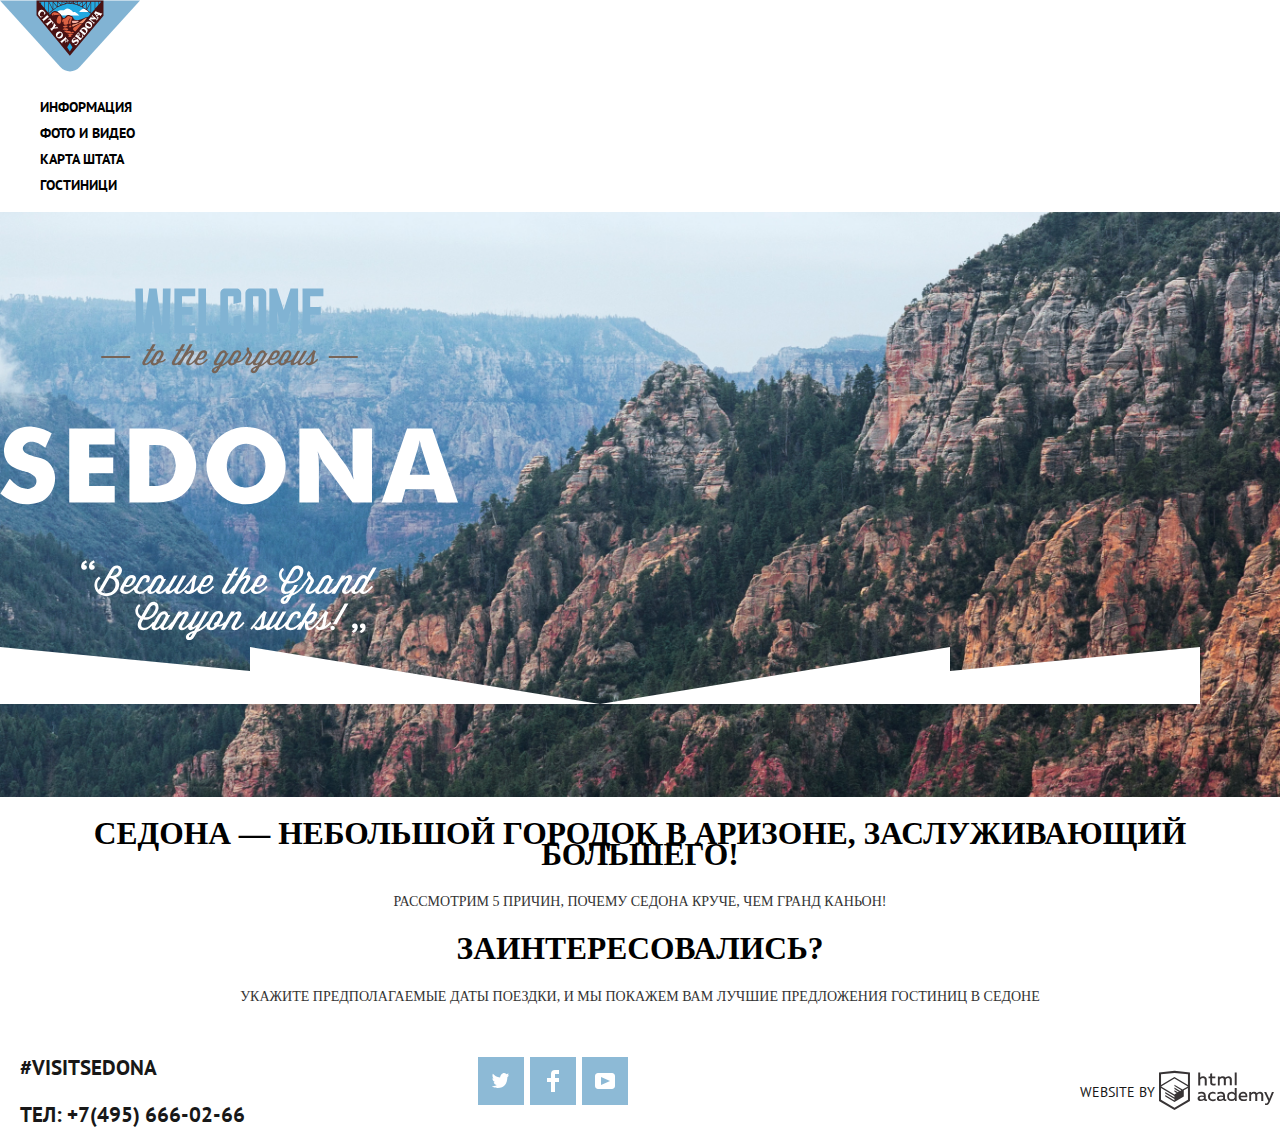
==== index.html @ bffd4f3c "правит ошибки" ====
<!DOCTYPE html>
<html lang="ru">
 <head>
  <meta charset="utf-8">
  <title>HTML Academy: Седона</title>
  <link href="https://fonts.googleapis.com/css?family=PT+Sans:400,700&display=swap&subset=cyrillic" rel="stylesheet">
  <link href="css/normalize.css" rel="stylesheet">
  <link href="css/style.css" rel="stylesheet">
 </head>
 <body>
  <header class="main-header">
     <nav class="site-nav">
     <a class="main-logo">
        <img src="img/logo-sedona.svg" width="140" height="72" alt="Логотип сайта поиска жилья Седона">
     </a>
      <ul class="nav" >
        <li><a href="info.html">Информация</a></li>
        <li><a href="media.html">Фото и видео</a></li>
        <li><a href="map.html">Карта штата</a></li>
        <li><a href="catalog.html">Гостиници</a></li>
      </ul>
     </nav>
  </header>
  <main>
  <section>
    <h1 class='visually-hidden'> Поиск жилья в городе Седона </h1>
      <div class="banner">
       <img  class="banner-welcome" src="img/intro-welcome.svg" width="459" height="353" alt="Приветствие">
  </section>
  <section
    <div class="intro-text">
      <h2> Седона — небольшой городок в Аризоне,
        заслуживающий большего! </h2>
      <p>
        Рассмотрим 5 причин, почему седона круче, чем гранд каньон!
      </p>
    </div>
  </section>

      <section class="intro-text">
      <h2>Заинтересовались?</h2>
      <p>
        Укажите предполагаемые даты поездки,
        и мы покажем вам лучшие предложения гостиниц в седоне
      </p>
        <div class="form">
      <button>Поиск гостиници в седоне</button>
      <form action="https://echo.htmlacademy.ru" method="post">
        <p>
          <label for="inn-date1">Дата заезда</label>
          <input id="inn-date1" type="date" name="inn-date" value="2017-04-27">
        </p>
        <p>
          <label for="out-date">Дата выезда</label>
          <input id="out-date" type="date" name="out-date" value="2017-07-04">
        </p>
        <p>
          <label for="adult-number">Взрослые</label>
          <input type="adult-number" size="3" min="1" max="10" value="2" name="adult" id="adult-number">
          <button type="button">-</button>
          <button type="button">+</button>
        </p>
        <p>
          <label for="child=number">Дети</label>
          <input type="child-number" size="3"  min="1" max="10" value="0" name="child" id="child=number">
          <button type="button">-</button>
          <button type="button">+</button>
           <button type="submit">Найти</button>
        </p>
     </form>
    </div>
  </section>
  </main>
  <footer>
      <div class="main-footer">
        <div class="contacts">
          <p class="sedona-hashtag">#Visitsedona</p>
          <a href="tel:+74956660266">Тел: +7(495) 666-02-66</a>
        </div>

        <ul class="socialmedia-list">
          <li class="socialmedia-item">
            <a href="#">
              <span class="visually-hidden">Седона в Твиттере</span>
              <img  src="img\twitter.svg" width="17" height="15">
            </a>
          </li>
          <li class="socialmedia-item">
            <a href="#">
              <span class="visually-hidden">Седона на Фейсбуке</span>
              <img src="img\fb-icon.svg" width="12" height="22">
            </a>
          </li>
          <li class="socialmedia-item">
            <a href="#">
              <span class="visually-hidden">Седона на Ютубе</span>
              <img src="img\youtube.svg" width="20" height="16">
            </a>
          </li>
        </ul>

        <p class="copyright">
          Website by
          <a href="https://htmlacademy.ru/intensive/htmlcss">
            <img class="logo-htmlacademy" src="img\logo-htmlacademy.svg" width="115" height="41">
            </img>
          </a>
        </p>
      </div>
    </footer>
 </body>
 </html>
---- css/style.css ----
/* основные стили */

body {
  margin: 0;
  padding: 0;

  font-family: "PT Sans", Arial, sans-serif;
  font-size: 14px;
  line-height: 21px;
  font-weight: 400;
  color: #333333;
  text-transform: uppercase;
    }


  a {
  text-decoration: none;

  }

  /* общие стили  */


  .button {
    font: inherit;
    font-weight: 700;

    text-align: center;
    color: #ffffff;
    vertical-align: middle;
    text-transform: uppercase;

    border: none;
  }

  .button-brown {
    width: 142px;
    height: 27px;
    background-color: #766357;
  }

  .button-brown:hover,
  .button-brown:focus {
    background-color: #604e43;
  }

  .button-brown:active {
    color: rgba(255, 255, 255, 0.3);
    background-color: #503e33;
  }

  .button-blue {
    width: 110px;
    height: 27px;
    background-color: #81b3d2;
  }

  .button-blue:hover,
  .button-blue:focus {
    background-color: #669ec0;
  }

  .button-blue:active {
    color: rgba(255, 255, 255, 0.3);
    background-color: #5496bd;
  }

  .button-blue.disabled,
  .button-blue:disabled {
    cursor: default;
    opacity: 0.5;
    color: #ffffff;
    background-color: #81b3d2;
  }

  .button-brown.disabled,
  .button-brown:disabled {
    cursor: default;
    opacity: 0.5;
    color: #ffffff;
    background-color: #766357;
  }

  .visually-hidden {
    position: absolute;
    width: 1px;
    height: 1px;
    margin: -1px;
    border: 0;
    padding: 0;
    clip: rect(0 0 0 0);
    overflow: hidden;
  }


  /* шапка*/

.main-header {
  line-height: 26px;
  font-weight: 700;
  background-color: #ffffff;

}

.site-nav a {
  color: #000000;

}
.nav {
  list-style: none;
}

.site-nav a:hover,
.site-nav a:focus {
  color: #81b3d2;
}

.site-nav a:active {
  color: rgba(0, 0, 0, 0.3)
}

/* баннер*/

.banner {
    position: relative;
    background-color: #81B3D2;
    background-image: url("../img/background-photo.jpg");
    background-position: center;
    background-repeat: no-repeat;
    background-size: cover;
    padding-top: 76px;
    height: 509px;
}

.banner::after {
  content: url("../img/intro-mask.svg");
  width: 1203px;
  height: 59px;
  bottom: 0;

}

/* введение*/

.intro-text {
  font-family: "PTSans";
  font-size: 21px;
  font-weight: bold;
  font-stretch: normal;
  font-style: normal;
  text-align: center;
  color: #000000;

  background-color: #ffffff;

}

.intro-text p {

  font-family: "PTSans";
  font-size: 14px;
  font-weight: normal;
  font-stretch: normal;
  font-style: normal;
  text-align: center;
  color: #333333;
}
.form {
  display: none;
}


/* каталог отелей*/

.found-hotels {
  background-color: #ffffff;
}

.hotels-info{
display: flex;
flex-direction: column;
flex-grow: 1;
margin-left: 30px;
}

.hotels-item {
  display: flex;
  padding-top: 30px;
  padding-bottom: 30px;
  border-top: 1px solid #e5e5e5;

}
.hotels-item img {
   margin-left: 72px;

}
.found-hotels .hotel-name {
  font-size: 21px;
  line-height: 21px;
  font-weight: 700;
  color: #000000;

}
.found-hotels .hotel-name:hover,
.found-hotels .hotel-name:focus {
  color: #81b3d2;
}

.found-hotels .hotel-name:active {
  color: rgba(0, 0, 0, 0.3);
}

.type-price span {
  display: inline-block;
  width: 100px;
  margin-right: 12px;
  text-align: left;
  vertical-align: middle;

  }
  .info-booking {
    margin-top: auto;
    margin-bottom: 3px;
  }

  .info-booking .button-blue {
    margin-right: 6px;
  }

  .hotels-info .button-blue,
  .hotels-info .button-brown {
    padding: 4px 17px;
  }


.rating {
width: 110px;
height: 27px;
text-align: center;
color: #666666;
background-color: #f2f2f2;
align-items: flex-end;
margin-left: auto;
margin-right: 72px;


}

.star{
  display: inline-block;
  font-size: 0;
  width: 18px;
  height: 17px;
  background-image: url("../img/star.svg");
  background-size: 18px 17px;
  background-repeat: space;
}

/*подвал*/

.main-footer {
  display: flex;
  flex-wrap: wrap;
  align-items: center;
  background-color: #ffffff;
  opacity: 0.9;
  margin-top: 0;
  min-height: 120px;
}

.contacts {
  width: 255px;
  padding-left: 20px;
  margin-right: auto;
  text-align: left;
}

.contacts a,
.sedona-hashtag {
  font-size: 21px;
  line-height: 26px;
  font-weight: 700;
  color: #000000;
}


.socialmedia-list {
   display: flex;
   flex-wrap: wrap;
   width: 400px;
   margin: 0;
   padding: 0;
   list-style: none;
}

.socialmedia-item {
  width: 46px;
  margin-right: 6px;

}

.socialmedia-item a {
  display: flex;
  align-items: center;
  justify-content: center;
  width: 46px;
  height: 48px;
  line-height: 48px;
  background-color: #81b3d2;
}

.socialmedia-item a:hover,
.socialmedia-item a:focus {
  background-color: #669ec0;
}

.socialmedia-item a:active {
  background-color: #5496bd;
}

.copyright {
  line-height: 26px;
  color: #000000;
  margin: 0;
  margin-left: auto;
  width: 200px;
}

.logo-htmlacademy {
  position: relative;
  top: 14px;
}

.logo-htmlacademy path:hover,
.logo-htmlacademy path:focus {
  fill: #81b3d2;
}

.logo-htmlacademy path:active {
  fill: #bdbbbc;
}
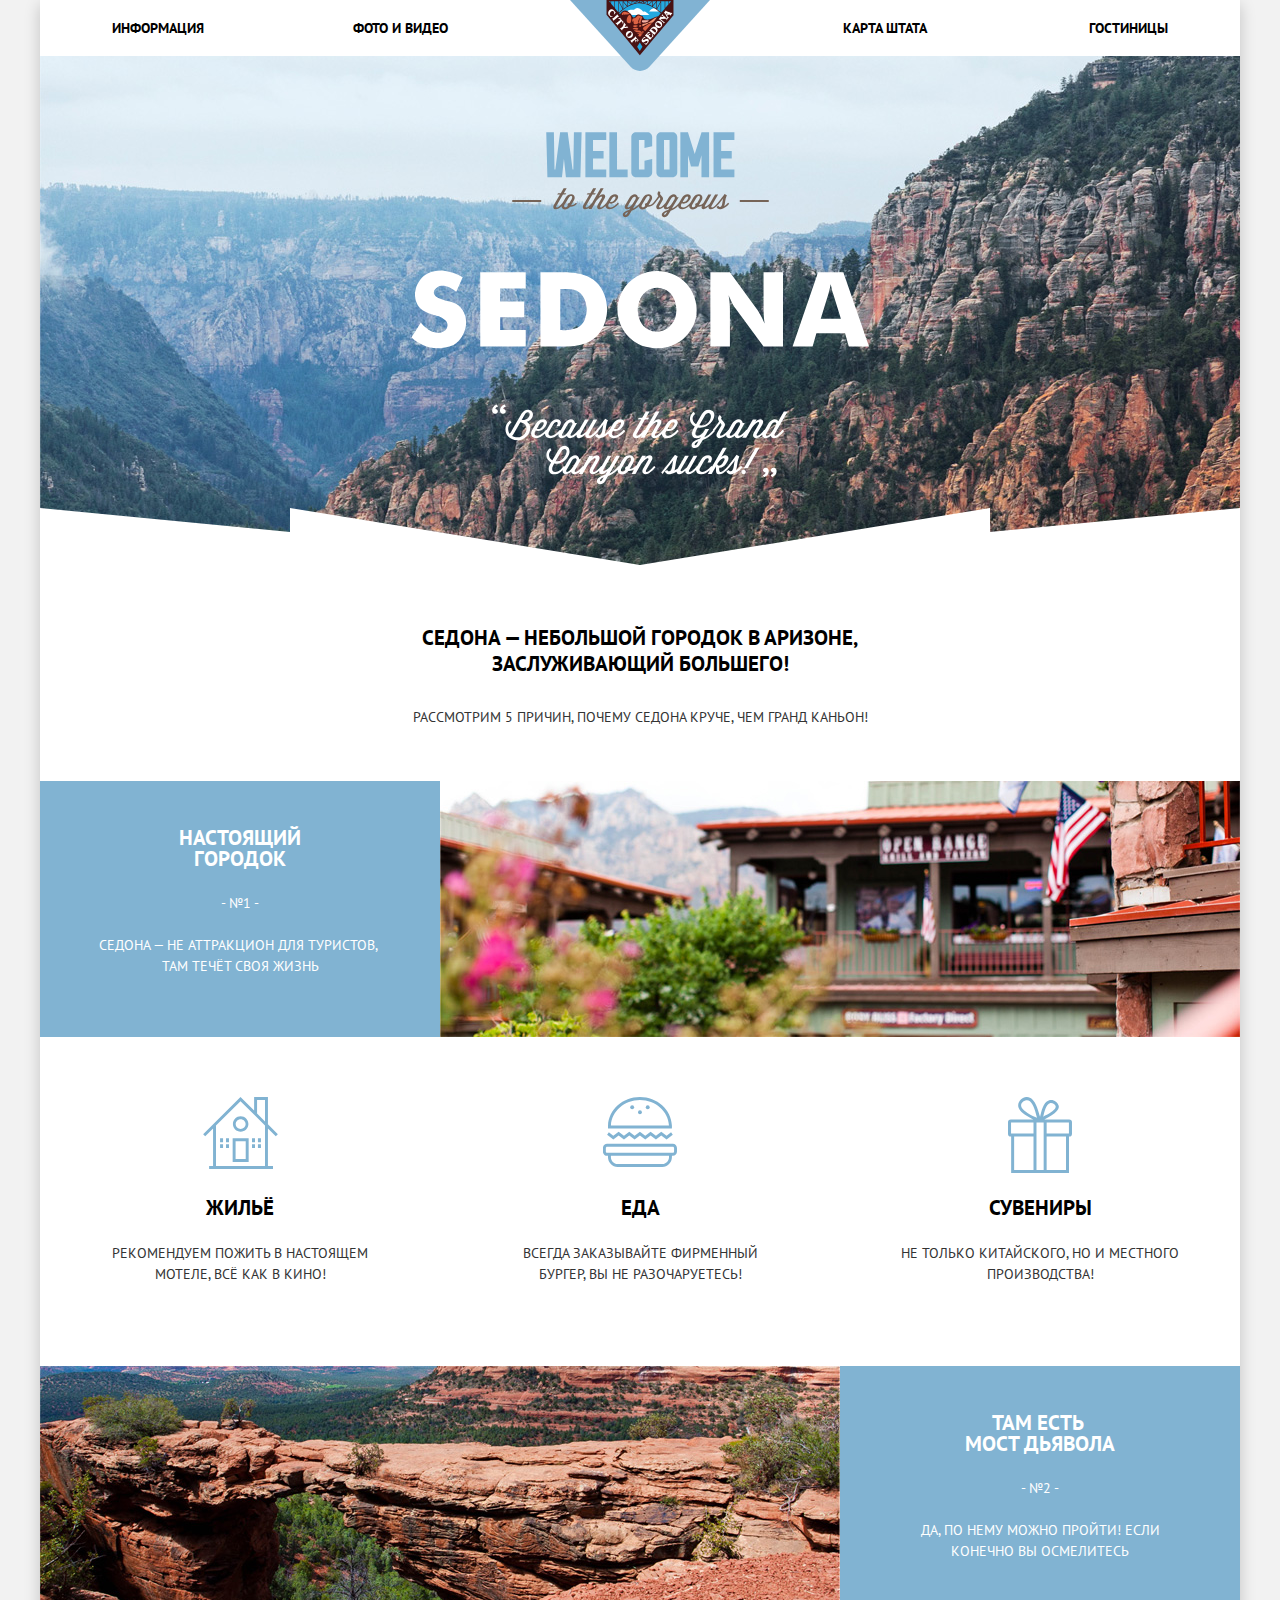
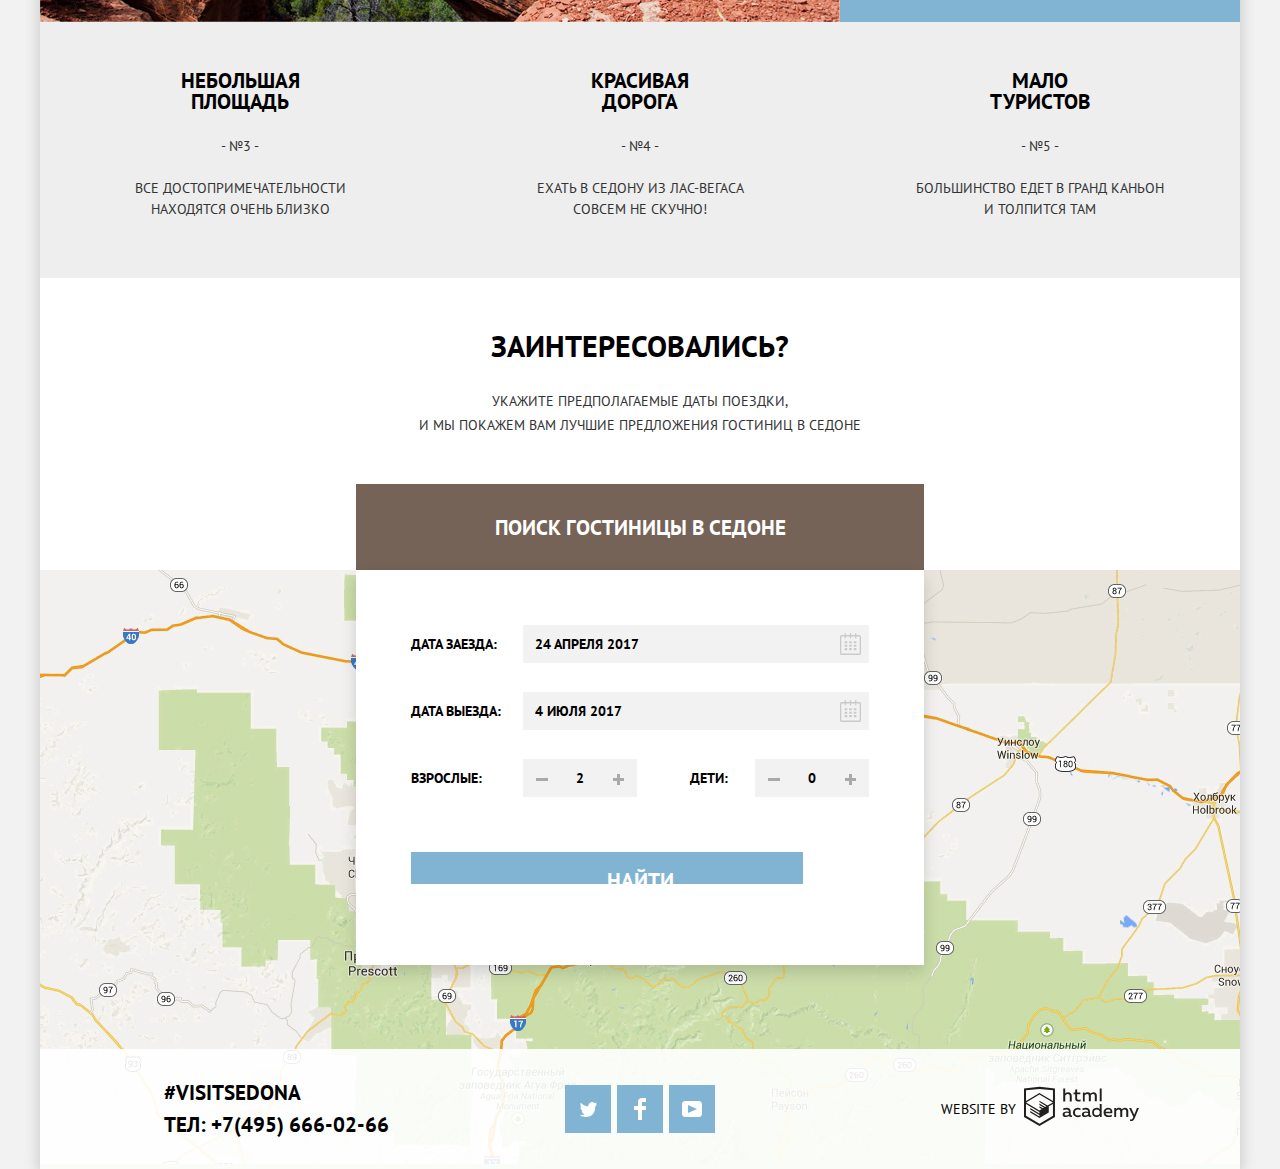
==== commit 47cb155a: "-" ====
--- a/index.html
+++ b/index.html
@@ -8,105 +8,236 @@
   <link href="css/style.css" rel="stylesheet">
  </head>
  <body>
-  <header class="main-header">
-     <nav class="site-nav">
-     <a class="main-logo">
+   <div class="container">
+    <header class="main-header">
+      <a class="main-logo">
         <img src="img/logo-sedona.svg" width="140" height="72" alt="Логотип сайта поиска жилья Седона">
-     </a>
-      <ul class="nav" >
+      </a>
+     <nav aria-label="Навигация сайта">
+      <ul class="site-nav" >
         <li><a href="info.html">Информация</a></li>
         <li><a href="media.html">Фото и видео</a></li>
         <li><a href="map.html">Карта штата</a></li>
-        <li><a href="catalog.html">Гостиници</a></li>
+        <li><a href="catalog.html">Гостиницы</a></li>
       </ul>
      </nav>
-  </header>
+    </header>
   <main>
-  <section>
-    <h1 class='visually-hidden'> Поиск жилья в городе Седона </h1>
-      <div class="banner">
-       <img  class="banner-welcome" src="img/intro-welcome.svg" width="459" height="353" alt="Приветствие">
-  </section>
-  <section
+    <h1 class="visually-hidden"> Поиск жилья в городе Седона </h1>
+    <div class="banner">
+    <img  class="banner-welcome" src="img/intro-welcome.svg" width="459" height="353" alt="Приветствие">
+    </div>
+
     <div class="intro-text">
-      <h2> Седона — небольшой городок в Аризоне,
-        заслуживающий большего! </h2>
+      <p class="intro-text2"><b>Седона — небольшой городок в Аризоне,
+        заслуживающий большего!</b></p>
       <p>
         Рассмотрим 5 причин, почему седона круче, чем гранд каньон!
       </p>
     </div>
-  </section>
-
-      <section class="intro-text">
+
+  <section>
+    <h2 class="visually-hidden">Преимущества</h2>
+    <ul class="features-list">
+      <li class="feature-blue">
+        <div class="wrap-blue">
+          <div class="wrap-text">
+            <h3>Настоящий городок</h3>
+              <span>- №1 -</span>
+                <p>Седона — не аттракцион для туристов,&nbsp; там течёт своя жизнь</p>
+            </div>
+            <img src="img/feature-picture.jpg" width="800" height="256" alt="Фото г. Седона">
+          </div>
+
+          <h2 class="visually-hidden">Рекомендации</h2>
+            <ul class="rec-list">
+              <li class="rec-item rec-housing">
+                <h3>Жильё</h3>
+                <p>Рекомендуем пожить в настоящем мотеле, всё как в кино!</p>
+              </li>
+              <li class="rec-item rec-food">
+                <h3>Еда</h3>
+                <p>Всегда заказывайте фирменный бургер, вы не разочаруетесь!</p>
+              </li>
+              <li class="rec-item rec-souvenir">
+                <h3>Сувениры</h3>
+                <p>Не только китайского, но и местного производства!</p>
+              </li>
+            </ul>
+          </li>
+        <li class="feature-blue">
+            <div class="wrap-blue">
+              <img src="img/layer-5.jpg" width="800" height="256" alt="Фото Моста дьявола" />
+              <div class="wrap-text">
+                <h3>Там есть&nbsp; Мост дьявола</h3>
+                <span>- №2 -</span>
+                <p>Да, по нему можно пройти! Если конечно вы осмелитесь</p>
+              </div>
+            </div>
+          </li>
+
+          <li class="feature-item">
+            <h3>Небольшая площадь</h3>
+            <span>- №3 -</span>
+            <p>Все достопримечательности находятся очень близко</p>
+          </li>
+          <li class="feature-item">
+            <h3>Красивая дорога</h3>
+            <span>- №4 -</span>
+            <p>Ехать в Седону из Лас-Вегаса совсем не скучно!</p>
+          </li>
+          <li class="feature-item">
+            <h3>Мало туристов</h3>
+            <span>- №5 -</span>
+            <p>Большинство едет в гранд каньон и&nbsp;толпится там</p>
+          </li>
+        </ul>
+      </section>
+
+      <section class="search-hotel">
       <h2>Заинтересовались?</h2>
       <p>
-        Укажите предполагаемые даты поездки,
+        Укажите предполагаемые даты поездки, <br>
         и мы покажем вам лучшие предложения гостиниц в седоне
       </p>
-        <div class="form">
-      <button>Поиск гостиници в седоне</button>
-      <form action="https://echo.htmlacademy.ru" method="post">
-        <p>
-          <label for="inn-date1">Дата заезда</label>
-          <input id="inn-date1" type="date" name="inn-date" value="2017-04-27">
-        </p>
-        <p>
-          <label for="out-date">Дата выезда</label>
-          <input id="out-date" type="date" name="out-date" value="2017-07-04">
-        </p>
-        <p>
-          <label for="adult-number">Взрослые</label>
-          <input type="adult-number" size="3" min="1" max="10" value="2" name="adult" id="adult-number">
-          <button type="button">-</button>
-          <button type="button">+</button>
-        </p>
-        <p>
-          <label for="child=number">Дети</label>
-          <input type="child-number" size="3"  min="1" max="10" value="0" name="child" id="child=number">
-          <button type="button">-</button>
-          <button type="button">+</button>
-           <button type="submit">Найти</button>
-        </p>
-     </form>
-    </div>
+      <a class="button button-brown" href="search.html"> Поиск гостиницы в Седоне
+      </a>
+      <section class="modal">
+      <h2 class="visually-hidden">Поиск гостиницы в Седоне</h2>
+
+      <form class="searching-form" action="https://echo.htmlacademy.ru" method="post">
+        <div class="searching-item">
+          <label for="check-in">Дата заезда:</label>
+          <div class="wrapper-background">
+            <input type="text" name="check-in" id="check-in" placeholder="24 апреля 2017" />
+            <button class="button-calendar" type="button" aria-label="Открыть календарь с выбором даты">
+              <svg xmlns="http://www.w3.org/2000/svg" width="21" height="22" viewBox="0 0 21 22">
+                <path
+                  d="M19.251 2.025h-2.845V.648c0-.381-.294-.689-.656-.689-.363 0-.656.308-.656.689v1.377h-3.938V.648c0-.381-.294-.689-.655-.689-.363 0-.657.308-.657.689v1.377H5.906V.648c0-.381-.294-.689-.656-.689-.363 0-.657.308-.657.689v1.377H1.75C.784 2.025 0 2.847 0 3.862v16.302C0 21.179.784 22 1.75 22h17.501c.966 0 1.749-.821 1.749-1.836V3.862c0-1.015-.783-1.837-1.749-1.837zm.437 18.139a.448.448 0 0 1-.437.459H1.75a.45.45 0 0 1-.438-.459V3.862a.45.45 0 0 1 .438-.459h2.844v1.378c0 .381.294.689.657.689.362 0 .656-.308.656-.689V3.403h3.938v1.378c0 .381.294.689.657.689.361 0 .655-.308.655-.689V3.403h3.938v1.378c0 .381.293.689.656.689.362 0 .656-.308.656-.689V3.403h2.845c.241 0 .437.206.437.459v16.302z"
+                  fill="#cacaca" />
+                <path
+                  d="M4.594 8.225h2.625v2.066H4.594zM4.594 11.668h2.625v2.067H4.594zM4.594 15.112h2.625v2.066H4.594zM9.188 15.112h2.625v2.066H9.188zM9.188 11.668h2.625v2.067H9.188zM9.188 8.225h2.625v2.066H9.188zM13.781 15.112h2.625v2.066h-2.625zM13.781 11.668h2.625v2.067h-2.625zM13.781 8.225h2.625v2.066h-2.625z"
+                  fill="#cacaca" />
+              </svg>
+            </button>
+          </div>
+        </div>
+
+        <div class="searching-item">
+          <label for="check-out">Дата выезда:</label>
+          <div class="wrapper-background">
+            <input type="text" name="check-out" id="check-out" placeholder="4 июля 2017" />
+            <button class="button-calendar" type="button" aria-label="Открыть календарь с выбором даты">
+              <svg xmlns="http://www.w3.org/2000/svg" width="21" height="22" viewBox="0 0 21 22">
+                <path
+                  d="M19.251 2.025h-2.845V.648c0-.381-.294-.689-.656-.689-.363 0-.656.308-.656.689v1.377h-3.938V.648c0-.381-.294-.689-.655-.689-.363 0-.657.308-.657.689v1.377H5.906V.648c0-.381-.294-.689-.656-.689-.363 0-.657.308-.657.689v1.377H1.75C.784 2.025 0 2.847 0 3.862v16.302C0 21.179.784 22 1.75 22h17.501c.966 0 1.749-.821 1.749-1.836V3.862c0-1.015-.783-1.837-1.749-1.837zm.437 18.139a.448.448 0 0 1-.437.459H1.75a.45.45 0 0 1-.438-.459V3.862a.45.45 0 0 1 .438-.459h2.844v1.378c0 .381.294.689.657.689.362 0 .656-.308.656-.689V3.403h3.938v1.378c0 .381.294.689.657.689.361 0 .655-.308.655-.689V3.403h3.938v1.378c0 .381.293.689.656.689.362 0 .656-.308.656-.689V3.403h2.845c.241 0 .437.206.437.459v16.302z"
+                  fill="#cacaca" />
+                <path
+                  d="M4.594 8.225h2.625v2.066H4.594zM4.594 11.668h2.625v2.067H4.594zM4.594 15.112h2.625v2.066H4.594zM9.188 15.112h2.625v2.066H9.188zM9.188 11.668h2.625v2.067H9.188zM9.188 8.225h2.625v2.066H9.188zM13.781 15.112h2.625v2.066h-2.625zM13.781 11.668h2.625v2.067h-2.625zM13.781 8.225h2.625v2.066h-2.625z"
+                  fill="#cacaca" />
+              </svg>
+            </button>
+          </div>
+        </div>
+
+        <div class="wrapper-numbers">
+          <div class="searching-item searching-item-numbers">
+            <label for="adults">Взрослые:</label>
+            <div class="wrapper-background">
+              <button class="button-minus" type="button" aria-label="Уменьшить количество взрослых">
+                <svg width="12" height="3">
+                  <path d="M0 0L0 3L12 3L12 0L0 0z" fill="#a9a9a9" />
+                </svg>
+              </button>
+              <input type="text" name="adults" id="adults" placeholder="2" />
+              <button class="button-plus" type="button" aria-label="Увеличить количество взрослых">
+                <svg width="11" height="11">
+                  <path style="fill:transparent; stroke:none;" d="M0 0L0 4L4 4L4 0L0 0z" fill="#a9a9a9" />
+                  <path d="M4 0L4 4L0 4L0 7L4 7L4 11L7 11L7 7L11 7L11 4L7 4L7 0L4 0z" fill="#a9a9a9" />
+                  <path style="fill:transparent; stroke:none;"
+                    d="M7 0L7 4L11 4L11 0L7 0M0 7L0 11L4 11L4 7L0 7M7 7L7 11L11 11L11 7L7 7z" fill="#a9a9a9" />
+                </svg>
+              </button>
+            </div>
+          </div>
+
+          <div class="searching-item searching-item-numbers">
+            <label class="label-children" for="children">Дети:</label>
+            <div class="wrapper-background">
+              <button class="button-minus" type="button" aria-label="Уменьшить количество детей">
+                <svg width="12" height="3">
+                  <path d="M0 0L0 3L12 3L12 0L0 0z" fill="#a9a9a9" />
+                </svg>
+              </button>
+              <input type="text" name="children" id="children" placeholder="0" />
+              <button class="button-plus" type="button" aria-label="Увеличить количество детей">
+                <svg width="11" height="11">
+                  <path style="fill:transparent; stroke:none;" d="M0 0L0 4L4 4L4 0L0 0z" fill="#a9a9a9" />
+                  <path d="M4 0L4 4L0 4L0 7L4 7L4 11L7 11L7 7L11 7L11 4L7 4L7 0L4 0z" fill="#a9a9a9" />
+                  <path style="fill:transparent; stroke:none;"
+                    d="M7 0L7 4L11 4L11 0L7 0M0 7L0 11L4 11L4 7L0 7M7 7L7 11L11 11L11 7L7 7z" fill="#a9a9a9" />
+                </svg>
+              </button>
+            </div>
+          </div>
+          <button class="button button-blue" type="submit">Найти</button>
+        </div>
+      </form>
+    </section>
   </section>
+  <div class="map">
+    <img src="img/map.jpg" width="1200" height="593" alt="331 Forest Road Sedona, AZ 86336" />
+    <iframe src="https://www.google.com/maps/embed?pb=!1m14!1m8!1m3!1d6547.006194110006!2d-111.761651!3d34.868711!3m2!1i1024!2i768!4f13.1!3m3!1m2!1s0x872da132f942b00d%3A0x5548c523fa6c8efd!2z0KHQtdC00L7QvdCwLCDQkNGA0LjQt9C-0L3QsCA4NjMzNiwg0KHQqNCQ!5e0!3m2!1sru!2sge!4v1583667765591!5m2!1sru!2sge"
+           width="1200" height="593" frameborder="0" style="border:0;" allowfullscreen=""></iframe>
+  </div>
   </main>
-  <footer>
+  <footer class="wrap-foot">
       <div class="main-footer">
-        <div class="contacts">
+         <div class="contacts">
           <p class="sedona-hashtag">#Visitsedona</p>
           <a href="tel:+74956660266">Тел: +7(495) 666-02-66</a>
-        </div>
-
-        <ul class="socialmedia-list">
-          <li class="socialmedia-item">
-            <a href="#">
+         </div>
+        <div class="footer-sm">
+        <ul>
+          <li class="sm-item">
+            <a class="sm-icon" href="#">
               <span class="visually-hidden">Седона в Твиттере</span>
-              <img  src="img\twitter.svg" width="17" height="15">
+              <svg xmlns="http://www.w3.org/2000/svg" xmlns:xlink="http://www.w3.org/1999/xlink" width="17" height="15"
+                viewBox="0 0 17 15">
+                <path fill="#FFF"
+                  d="M10.95.144c1.685-.496 2.984.27 3.577 1.179.673-.231 1.331-.481 2.011-.708a2.345 2.345 0 0 1-.857 1.768c.685.17 1.304-.491 1.304-.491-.169 1-1.006 1.788-1.563 2.024-.231 6.75-3.175 11.217-10.077 11.082h-.446c-.41 0-4.164-.46-4.898-1.887 2.271.196 3.893-.422 4.693-1.177-.96-.3-2.679-.477-2.979-2.95.349.106.564.228 1.19.119C1.705 8.247.374 7.53.448 5.33c.285.328 1.067.536 1.34.472C1.085 5.561-.182 2.442.894.85c1.818 1.854 3.735 3.606 7.152 3.773C8.254 2.33 9.183.793 10.95.144z" />
+              </svg>
             </a>
           </li>
-          <li class="socialmedia-item">
-            <a href="#">
+          <li class="sm-item">
+            <a class="sm-icon" href="#">
               <span class="visually-hidden">Седона на Фейсбуке</span>
-              <img src="img\fb-icon.svg" width="12" height="22">
+              <svg xmlns="http://www.w3.org/2000/svg" width="12" height="22" viewBox="0 0 12 22">
+                <path fill="#FFF" d="M12 4V0H8a4 4 0 0 0-4 4v4H0v4h4v10h4V12h4V8H8V4h4z" /></svg>
             </a>
           </li>
-          <li class="socialmedia-item">
-            <a href="#">
+          <li class="sm-item">
+            <a class="sm-icon" href="#">
               <span class="visually-hidden">Седона на Ютубе</span>
-              <img src="img\youtube.svg" width="20" height="16">
+              <svg xmlns="http://www.w3.org/2000/svg" xmlns:xlink="http://www.w3.org/1999/xlink" width="20" height="16"
+                viewBox="0 0 20 16">
+                <path fill="#FFF"
+                  d="M17 0H3C1.35 0 0 1.35 0 3v10c0 1.65 1.35 3 3 3h14c1.65 0 3-1.35 3-3V3c0-1.65-1.35-3-3-3zM6.027 11.998V4.002L15.014 8l-8.987 3.998z" />
+              </svg>
             </a>
           </li>
         </ul>
-
+      </div>
         <p class="copyright">
-          Website by
-          <a href="https://htmlacademy.ru/intensive/htmlcss">
-            <img class="logo-htmlacademy" src="img\logo-htmlacademy.svg" width="115" height="41">
-            </img>
-          </a>
-        </p>
-      </div>
+          <span> Website by </span>
+           <a class="logo-htmlacademy" href="https://htmlacademy.ru/intensive/htmlcss">
+             <svg width="115" height="41" xmlns="http://www.w3.org/2000/svg" viewBox="0 0 108.08 36.85">
+               <path d="M44.61,26.88a2,2,0,0,0,.55-0.1v1.33a3.25,3.25,0,0,1-1.18.21,1.67,1.67,0,0,1-1.67-1,4.84,4.84,0,0,1-3.14,1.08c-1.51,0-2.91-.83-2.91-2.55,0-2.13,2-2.79,3.71-2.79a11.08,11.08,0,0,1,2.17.25v-0.3c0-1-.76-1.77-2.19-1.77a7.42,7.42,0,0,0-3,.64v-1.7a10.21,10.21,0,0,1,3.19-.55c2.36,0,3.81,1.12,3.81,3.65v3a0.54,0.54,0,0,0,.49.59h0.17Zm-6.44-1.13A1.35,1.35,0,0,0,39.63,27h0.11a3.39,3.39,0,0,0,2.41-1V24.58a9.72,9.72,0,0,0-1.81-.21c-1,0-2.16.33-2.16,1.38h0Zm12.36-6.11a5,5,0,0,1,2.57.64V22a4.08,4.08,0,0,0-2.3-.7,2.75,2.75,0,1,0,0,5.49,5,5,0,0,0,2.43-.64v1.71a6.27,6.27,0,0,1-2.76.57A4.21,4.21,0,0,1,46,24.51q0-.21,0-0.41a4.32,4.32,0,0,1,4.18-4.46h0.38Zm12.17,7.24a2,2,0,0,0,.55-0.1v1.33a3.25,3.25,0,0,1-1.18.21,1.67,1.67,0,0,1-1.67-1,4.84,4.84,0,0,1-3.14,1.08c-1.51,0-2.91-.83-2.91-2.55,0-2.13,2-2.79,3.71-2.79a11.08,11.08,0,0,1,2.17.25v-0.3c0-1-.76-1.77-2.19-1.77a7.42,7.42,0,0,0-3,.64v-1.7a10.21,10.21,0,0,1,3.19-.55c2.36,0,3.81,1.12,3.81,3.65v3a0.54,0.54,0,0,0,.49.59h0.17Zm-6.44-1.13A1.35,1.35,0,0,0,57.73,27h0.11a3.39,3.39,0,0,0,2.41-1V24.58a9.72,9.72,0,0,0-1.81-.21c-1.06,0-2.16.33-2.16,1.38h0ZM73,16V28.2H71.35V26.88a3.88,3.88,0,0,1-3.19,1.54,4.4,4.4,0,0,1,0-8.78,3.81,3.81,0,0,1,3,1.3V16H73Zm-4.53,5.22a2.76,2.76,0,1,0,0,5.52A2.86,2.86,0,0,0,71.15,25V23A2.91,2.91,0,0,0,68.49,21.27ZM79,19.64c3.31,0,4.46,2.68,3.92,5.09H76.7c0.21,1.5,1.67,2.11,3.19,2.11a6.11,6.11,0,0,0,2.64-.59v1.6a7.14,7.14,0,0,1-3,.57C77,28.42,74.78,27,74.78,24a4.18,4.18,0,0,1,4-4.39H79Zm0.09,1.54a2.28,2.28,0,0,0-2.44,2.1v0.06H81.3A2,2,0,0,0,79.13,21.18Zm5.73,7V19.87h1.65v1a3.81,3.81,0,0,1,2.78-1.27A2.86,2.86,0,0,1,91.89,21a4.12,4.12,0,0,1,2.91-1.33A3.06,3.06,0,0,1,98,23V28.2h-1.9V23.05a1.59,1.59,0,0,0-1.42-1.75H94.42a2.8,2.8,0,0,0-2.07,1.12V28.2h-1.9V23.05A1.59,1.59,0,0,0,89,21.31H88.8a3,3,0,0,0-2.21,1.29v5.63H84.86Zm21.31-8.33h1.9l-3.91,9.46c-0.9,2.17-2.09,2.86-3.35,2.86a4.76,4.76,0,0,1-1.1-.14V30.46a2.86,2.86,0,0,0,.85.12c0.9,0,1.58-.64,2.07-1.9l0.17-.42-4-8.4h2l2.86,6.29ZM38.73,1.46V6.22a3.81,3.81,0,0,1,2.7-1.14,3.25,3.25,0,0,1,3.44,3.4v5.15H43V8.72a1.81,1.81,0,0,0-1.61-2h-0.3a2.93,2.93,0,0,0-2.32,1.39v5.52h-1.9V1.46h1.9ZM49.94,2.31v3h3V6.91h-3v3.81c0,1.1.5,1.46,1.58,1.46a4.49,4.49,0,0,0,1.69-.33v1.6A6.8,6.8,0,0,1,51,13.8a2.55,2.55,0,0,1-2.86-2.74V6.89H46.58V5.26h1.5V2.74Zm5.4,11.31V5.28H57v1A3.81,3.81,0,0,1,59.77,5a2.86,2.86,0,0,1,2.6,1.33A4.12,4.12,0,0,1,65.28,5,3.06,3.06,0,0,1,68.44,8.4v5.21h-1.9V8.46a1.59,1.59,0,0,0-1.42-1.75H64.89a2.8,2.8,0,0,0-2.07,1.12v5.78h-1.9V8.46A1.59,1.59,0,0,0,59.5,6.71H59.27A3,3,0,0,0,57.06,8v5.63H55.34ZM71.17,1.45H73V13.6H71.17V1.45ZM14.71,0H14.55L0,1.54V28.21l14.55,8.66,14.55-8.66V1.54Zm12.5,27.1L14.55,34.64,1.9,27.12V16.18l12.59,7.5V25L5.86,19.9v1.31l8.68,5.21v1.39L5.87,22.65V24l8.68,5.21,8.75-5.24V18.31L27.2,16V27.12Zm0-12.53-3.48,2-1.6,1L14.51,13v1.31L21,18.23H21l-0.14.09-1,.54-5.37-3.2V17l4.24,2.52-1,.67-3.2-1.9v1.31l2.1,1.24L14.5,22.1,2,14.65,14.51,7.11Zm0-1.32L14.49,5.76,1.91,13.25v-10L14.56,1.92,27.21,3.25v10h0Z" transform="translate(0 -0.02)" fill="#231f20"/>
+             </svg>
+           </a>
+           </p>
+        </div>
     </footer>
+  </div>
  </body>
  </html>
--- a/css/style.css
+++ b/css/style.css
@@ -11,86 +11,108 @@
   font-weight: 400;
   color: #333333;
   text-transform: uppercase;
+   background-color: #f2f2f2;
     }
 
 
-  a {
+a {
   text-decoration: none;
 
   }
 
+img {
+  max-width: 100%;
+  height: auto;
+}
+
+html {
+  box-sizing: border-box;
+}
+
+*,
+*::before,
+*::after {
+  box-sizing: border-box;
+}
+
   /* общие стили  */
 
-
-  .button {
-    font: inherit;
-    font-weight: 700;
-
-    text-align: center;
-    color: #ffffff;
-    vertical-align: middle;
-    text-transform: uppercase;
-
-    border: none;
-  }
-
-  .button-brown {
+.container {
+  width: 1200px;
+  margin: 0 auto;
+  padding: 0 0;
+
+  box-shadow: 0px 5px 15px rgba(0, 1, 1, 0.2);
+  }
+.button {
+  font: inherit;
+  font-weight: 700;
+
+  text-align: center;
+  color: #ffffff;
+  vertical-align: middle;
+  text-transform: uppercase;
+
+  border: none;
+  }
+
+.button-brown {
     width: 142px;
     height: 27px;
     background-color: #766357;
   }
 
-  .button-brown:hover,
-  .button-brown:focus {
-    background-color: #604e43;
-  }
-
-  .button-brown:active {
-    color: rgba(255, 255, 255, 0.3);
-    background-color: #503e33;
-  }
-
-  .button-blue {
-    width: 110px;
-    height: 27px;
-    background-color: #81b3d2;
-  }
-
-  .button-blue:hover,
-  .button-blue:focus {
-    background-color: #669ec0;
-  }
-
-  .button-blue:active {
-    color: rgba(255, 255, 255, 0.3);
-    background-color: #5496bd;
-  }
-
-  .button-blue.disabled,
-  .button-blue:disabled {
-    cursor: default;
-    opacity: 0.5;
-    color: #ffffff;
-    background-color: #81b3d2;
-  }
-
-  .button-brown.disabled,
-  .button-brown:disabled {
-    cursor: default;
-    opacity: 0.5;
-    color: #ffffff;
-    background-color: #766357;
-  }
-
-  .visually-hidden {
-    position: absolute;
-    width: 1px;
-    height: 1px;
-    margin: -1px;
-    border: 0;
-    padding: 0;
-    clip: rect(0 0 0 0);
-    overflow: hidden;
+.button-brown:hover,
+.button-brown:focus {
+  background-color: #604e43;
+  }
+
+.button-brown:active {
+  color: rgba(255, 255, 255, 0.3);
+  background-color: #503e33;
+  }
+
+.button-blue {
+  width: 110px;
+  height: 27px;
+  background-color: #81b3d2;
+  }
+
+.button-blue:hover,
+.button-blue:focus {
+  background-color: #669ec0;
+  }
+
+.button-blue:active {
+  color: rgba(255, 255, 255, 0.3);
+  background-color: #5496bd;
+  }
+
+.button-blue.disabled,
+.button-blue:disabled {
+  cursor: default;
+  opacity: 0.5;
+  color: #ffffff;
+  background-color: #81b3d2;
+  }
+
+.button-brown.disabled,
+.button-brown:disabled {
+  cursor: default;
+  opacity: 0.5;
+  color: #ffffff;
+  background-color: #766357;
+  }
+
+.visually-hidden {
+  position: absolute;
+  width: 1px;
+  height: 1px;
+  margin: -1px;
+  border: 0;
+  padding: 0;
+  clip: rect(0 0 0 0);
+  overflow: hidden;
   }
 
 
@@ -103,12 +125,35 @@
 
 }
 
+.main-logo {
+  display: block;
+  width: 140px;
+  height: 72px;
+  margin: 0 auto;
+  margin-bottom: -72px;
+}
+
+.site-nav{
+  display: flex;
+  flex-wrap: wrap;
+  margin: 0;
+  padding: 0;
+
+  list-style: none
+}
+
+.site-nav li {
+  width: 241px;
+  padding-top: 15px;
+  padding-bottom: 15px;
+}
+
+.site-nav li:nth-child(4n-2) {
+  margin-right: auto;
+}
+
 .site-nav a {
   color: #000000;
-
-}
-.nav {
-  list-style: none;
 }
 
 .site-nav a:hover,
@@ -120,56 +165,719 @@
   color: rgba(0, 0, 0, 0.3)
 }
 
+.site-nav li:nth-child(4n-3) a,
+.site-nav li:nth-child(4n-2) a {
+  display: block;
+  padding-left: 72px;
+  text-align: left;
+}
+
+
+.site-nav li:nth-child(4n-1) a,
+.site-nav li:nth-child(4n) a {
+  display: block;
+  padding-right: 72px;
+  text-align: right;
+}
+
+.site-nav-in a,
+.site-nav-in a:hover,
+.site-nav-in a:focus,
+.site-nav-in a:active{
+    color: #766357;
+}
+
 /* баннер*/
 
 .banner {
-    position: relative;
-    background-color: #81B3D2;
-    background-image: url("../img/background-photo.jpg");
-    background-position: center;
-    background-repeat: no-repeat;
-    background-size: cover;
-    padding-top: 76px;
-    height: 509px;
+  position: relative;
+  z-index: -1;
+  min-height: 509px;
+  padding-top: 76px;
+
+  background-color: #81B3D2;
+  background-image: url("../img/background-photo.jpg");
+  background-position: center -76px;
+  background-repeat: no-repeat;
+}
+
+.banner img {
+  display: block;
+  margin: 0 auto;
 }
 
 .banner::after {
+  position: absolute;
   content: url("../img/intro-mask.svg");
-  width: 1203px;
-  height: 59px;
+  width: auto;
+  height: 57px;
   bottom: 0;
-
 }
 
 /* введение*/
 
 .intro-text {
-  font-family: "PTSans";
+  text-align: center;
+  padding-top: 60px;
+  padding-bottom: 51px;
+
+  background-color: #ffffff;
+}
+
+.intro-text p {
+  width: 500px;
+  margin: 0 auto;
+  font-size: 14px;
+  line-height: 26px;
+}
+
+.intro-text .intro-text2 {
+  margin-bottom: 27px;
   font-size: 21px;
-  font-weight: bold;
-  font-stretch: normal;
-  font-style: normal;
+  font-weight: 700;
+  color: #000000;
+}
+
+/*достоинства*/
+
+.features-list {
+  display: flex;
+  flex-wrap: wrap;
+  margin: 0;
+  padding: 0;
+
+  list-style: none;
   text-align: center;
-  color: #000000;
+
+  background-color: #eeeeee;
+}
+
+.feature-blue {
+  width: 100%;
+
+
+  background-color: #81b3d2;
+}
+
+.wrap-blue {
+  display: flex;
+  flex-wrap: wrap;
+  align-items: flex-start;
+height: 256px;
+}
+
+.wrap-text {
+  width: 400px;
+  padding: 46px;
+
+  color: #ffffff;
+}
+
+.feature-item {
+  width: 400px;
+  padding-top: 48px;
+  padding-bottom: 48px;
+}
+
+.feature-item h3 {
+  width: 130px;
+  padding-bottom: 24px;
+  margin: 0 auto;
+
+  font-size: 21px;
+  line-height: 21px;
+  font-weight: 700;
+  color: #000000;
+}
+
+.wrap-text h3 {
+  width: 151px;
+  padding-bottom: 24px;
+  margin: 0 auto;
+
+  font-size: 21px;
+  line-height: 21px;
+  font-weight: 700;
+  color: #ffffff;
+}
+
+.wrap-text p {
+  width: 305px;
+  margin-left: auto;
+  margin-right: auto;
+  margin-top: 21px;
+}
+
+.feature-item p {
+  width: 261px;
+  margin: 16px auto 10px;
+  padding-top: 5px;
+}
+
+/* рекомендации */
+
+.rec-list {
+  display: flex;
+  flex-wrap: wrap;
+  margin: 0;
+  padding: 0;
+  padding-top: 60px;
+
+  list-style: none;
+  text-align: center;
 
   background-color: #ffffff;
-
-}
-
-.intro-text p {
-
-  font-family: "PTSans";
+}
+
+.rec-item {
+  width: 400px;
+}
+
+.rec-housing {
+  padding-top: 100px;
+
+  background-image: url("../img/icon-1.svg");
+  background-repeat: no-repeat;
+  background-position: center top;
+}
+
+.rec-food {
+  padding-top: 100px;
+
+  background-image: url("../img/icon-3.svg");
+  background-repeat: no-repeat;
+  background-position: center top;
+}
+
+.rec-souvenir {
+  padding-top: 100px;
+
+
+  background-image: url("../img/icon-2.svg");
+  background-repeat: no-repeat;
+  background-position: center top;
+}
+
+.rec-list h3 {
+  margin: 0;
+  margin-bottom: 25px;
+
+  font-size: 21px;
+  line-height: 21px;
+  font-weight: 700;
+  color: #000000;
+}
+
+.rec-item p {
+  width: 285px;
+  margin: 15px auto 81px;
+}
+
+.search-hotel {
+  padding-top: 50px;
+
+  text-align: center;
+  line-height: 24px;
+
+  background-color: #ffffff;
+}
+
+.search-hotel h2 {
+  margin: 0;
+  margin-bottom: 25px;
+
+  font-size: 30px;
+  line-height: 36px;
+  font-weight: 700;
+  color: #000000;
+}
+
+.search-hotel p {
+  width: 445px;
+  margin-left: auto;
+  margin-right: auto;
+  margin-bottom: 47px;
+}
+
+.search-hotel .button-brown {
+  display: inline-block;
+  vertical-align: middle;
+  font-size: 21px;
+  line-height: 26px;
+  text-align: center;
+  padding-top: 31px;
+  width: 568px;
+  height: 86px;
+}
+
+
+
+/* форма поиска на главной*/
+
+.modal {
+  position: relative;
+  z-index: 4;
+}
+
+.modal-close {
+  display: none;
+}
+
+.modal-bounce {
+  animation: bounce 0.6s;
+}
+
+.modal-error {
+  animation: shake 0.6s;
+}
+
+.searching-form {
+  position: absolute;
+  left: 50%;
+
+  width: 568px;
+  min-height: 395px;
+
+  margin-left: -284px;
+  padding: 55px;
+
+  background-color: #ffffff;
+  box-shadow: 0px 7px 15px 0 rgba(0, 1, 1, 0.15);
+}
+
+.searching-item {
+  display: flex;
+  align-items: center;
+  width: 100%;
+  margin-bottom: 29px;
+}
+
+.wrapper-numbers {
+  display: flex;
+  flex-wrap: wrap;
+}
+
+.wrapper-background {
+  display: flex;
+
+  background-color: #f2f2f2;
+}
+
+.searching-item input {
+  width: 308px;
+  padding: 6px 12px;
+
+  font: inherit;
+  line-height: 26px;
+  font-weight: 700;
+  text-transform: uppercase;
+
+  background-color: #f2f2f2;
+  border: none;
+}
+
+.searching-item input:hover {
+  background-color: #ebebeb;
+}
+
+.searching-item input:focus {
+  background-color: #ffffff;
+  outline: 2px solid #e5e5e5;
+}
+
+
+.searching-item input::placeholder,
+.searching-item input:focus::placeholder {
+  color: #000000;
+}
+
+.searching-item label {
+  display: inline-block;
+  width: 112px;
+
+  line-height: 26px;
+  font-weight: 700;
+  text-align: left;
+  vertical-align: middle;
+  color: #000000;
+}
+
+.searching-item .label-children {
+  padding-left: 50px;
+  margin-right: 10px;
+}
+
+.searching-item-numbers {
+  width: 229px;
+  margin-bottom: 55px;
+}
+
+.searching-item-numbers input {
+  width: 38px;
+  text-align: center;
+}
+
+.button-calendar,
+.button-minus,
+.button-plus {
+  width: 38px;
+  height: 38px;
+
+  border: none;
+  background-color: #f2f2f2;
+}
+
+.searching-item svg {
+  vertical-align: middle;
+}
+
+.button-calendar:hover path,
+.button-calendar:focus path,
+.button-minus:hover path,
+.button-minus:focus path,
+.button-plus:hover path,
+.button-plus:focus path {
+  fill: #000000;
+}
+
+.button-calendar:active path,
+.button-minus:active path,
+.button-plus:active path {
+  fill: #81b3d2;
+}
+
+.searching-form .button-blue {
+  padding: 16px 196px;
+  margin-top: auto;
+  cursor: pointer;
+
+  font-size: 21px;
+  line-height: 26px;
+}
+
+/* форма выбора отеля в каталоге*/
+
+.catalog-form {
+  display: flex;
+  flex-wrap: wrap;
+  padding-top: 27px;
+  padding-right: 71px;
+  padding-bottom: 30px;
+  padding-left: 71px;
+
+  color: #ffffff;
+
+  background-color: #263940;
+  background-image: url("../img/filter-background.jpg");
+  background-position: center;
+  background-repeat: no-repeat;
+}
+
+.infrastructure-list,
+.house-list {
+  width: 250px;
+  margin: 0;
+  padding: 0;
+
+  list-style: none;
+}
+
+.infrastructure-list li,
+.house-list li {
+  margin-bottom: 22px;
+}
+
+.infrastructure-list li:last-child,
+.house-list li:last-child {
+  margin-bottom: 0;
+}
+
+.catalog-form fieldset {
+  padding: 0;
+
+  border: none;
+}
+
+.catalog-form legend {
+  margin-bottom: 25px;
+
+  font-size: 16px;
+  line-height: 21px;
+  font-weight: 700;
+}
+
+input[type="checkbox"]+label::before {
+  content: "";
+  display: inline-block;
+  height: 23px;
+  width: 23px;
+  margin-right: 17px;
+
+  vertical-align: top;
+
+  background-image: url("../img/checkbox-off.svg");
+  background-repeat: no-repeat;
+}
+
+input[type="checkbox"]:checked+label::before {
+  content: "";
+  display: inline-block;
+  height: 23px;
+  width: 27px;
+  margin-right: 13px;
+
+  vertical-align: top;
+
+  background-image: url("../img/checkbox-on.svg");
+  background-repeat: no-repeat;
+}
+
+input[type="checkbox"]:disabled+label::before {
+  opacity: 0.3;
+}
+
+input[type="checkbox"]:focus+label::before {
+  outline: 2px solid #81b3d2;
+}
+
+.price-range {
+  width: 315px;
+  margin-left: auto;
+}
+
+.price-range input[type="number"] {
+  color: #ffffff;
+
+  background-color: transparent;
+}
+
+.price-range legend {
+  margin-bottom: 10px;
+}
+
+.price-controls {
+  position: relative;
+
+  height: 36px;
+  margin-bottom: 20px;
+
+  font-size: 0;
+
+  border: 2px solid #ffffff;
+  border-radius: 2px;
+}
+
+.price-controls::after {
+  content: "";
+  position: absolute;
+  top: 50%;
+  left: 50%;
+
+  width: 2px;
+  height: 22px;
+
+  background: #ffffff;
+  transform: translate(-50%, -50%);
+}
+
+.price-controls label {
+  display: inline-block;
+
   font-size: 14px;
-  font-weight: normal;
-  font-stretch: normal;
-  font-style: normal;
+  line-height: 35px;
+  vertical-align: top;
+  cursor: pointer;
+}
+
+.price-controls .min-price {
+  width: 155px;
+  padding-left: 64px;
+}
+
+.price-controls .max-price {
+  width: 155px;
+  padding-left: 55px;
+}
+
+.price-controls input {
+  width: 50px;
+  margin: 0;
+
+  color: inherit;
+  font: inherit;
+  line-height: 21px;
+
+  background: none;
+  border: none;
+  -moz-appearance: textfield;
+}
+
+.range-controls {
+  position: relative;
+
+  margin-bottom: 32px;
+}
+
+.range-controls .scale {
+  height: 2px;
+
+  background: rgba(255, 255, 255, 0.3);
+}
+
+.range-controls .bar {
+  width: 80%;
+  height: 2px;
+
+  background: #ffffff;
+}
+
+.range-toggle {
+  position: absolute;
+  top: -8px;
+
+  width: 20px;
+  height: 20px;
+
+  background: #ababab;
+  border: 8px solid #ffffff;
+  border-radius: 50%;
+  box-shadow: 0 2px 1px 0 rgba(0, 1, 1, 0.2);
+  cursor: pointer;
+}
+
+.range-toggle-min {
+  left: 0;
+}
+
+.range-toggle-max {
+  left: 80%;
+}
+
+.filter-button {
+  display: block;
+  margin-left: 85px;
+  padding: 6px 33px;
+
+  font-size: 14px;
+  line-height: 20px;
+  color: #ffffff;
+  text-transform: uppercase;
+
+  background: transparent;
+  border: 2px solid #ffffff;
+  border-radius: 2px;
+  cursor: pointer;
+}
+
+.filter-button:hover,
+.filter-button:focus {
+  color: #000000;
+
+  background-color: #ffffff;
+}
+
+
+/*сортировка*/
+
+.numb-sort {
+  display: flex;
+  flex-wrap: wrap;
+  align-items: baseline;
+  padding: 30px 72px;
+
+  background-color: #ffffff;
+}
+
+.numb-house {
+  width: 141px;
+  margin: 0;
+
+  font-size: 21px;
+  line-height: 26px;
+  font-weight: 700;
+  color: #000000;
+}
+
+.numb-sort h3 {
+  width: 120px;
+  margin: 0;
+
   text-align: center;
-  color: #333333;
-}
-.form {
-  display: none;
-}
-
+  font-size: 12px;
+  line-height: 18px;
+  font-weight: 400;
+  color: #000000;
+}
+
+.sorting-list {
+  width: 700px;
+  flex-grow: 1;
+  margin: 0;
+  padding: 0;
+  padding-left: 18px;
+
+  list-style: none;
+}
+
+.sorting-item {
+  display: inline-block;
+  margin-right: 29px;
+  vertical-align: middle;
+}
+
+.sorting-item .sorting-button {
+  font-size: 12px;
+  line-height: 18px;
+  font-weight: 400;
+  color: rgba(0, 0, 0, 0.3);
+
+  border-bottom: 1px dotted #81b3d2;
+}
+
+.sorting-item .sorting-button:hover,
+.sorting-item .sorting-button:focus {
+  color: #81b3d2;
+}
+
+.sorting-item .sorting-button:active {
+  color: #000000;
+
+  border-bottom: none;
+}
+
+.sorting-item .sorting-button-active,
+.sorting-item .sorting-button-active:hover,
+.sorting-item .sorting-button-active:focus,
+.sorting-item .sorting-button-active:active {
+  color: #81b3d2;
+
+  border-bottom: none;
+}
+
+.sorting-triangle {
+  display: flex;
+  justify-content: space-between;
+  width: 34px;
+}
+
+.button-up:hover path,
+.button-up:focus path,
+.button-down:hover path,
+.button-down:focus path {
+  fill: #231f20;
+}
+
+.button-up:active path,
+.button-down:active path {
+  fill: #81b3d2;
+}
+
+.button-active path,
+.button-active:hover path,
+.button-active:focus path,
+.button-active:active path {
+  fill: #81b3d2;
+}
 
 /* каталог отелей*/
 
@@ -177,20 +885,35 @@
   background-color: #ffffff;
 }
 
-.hotels-info{
-display: flex;
-flex-direction: column;
-flex-grow: 1;
-margin-left: 30px;
-}
-
-.hotels-item {
-  display: flex;
-  padding-top: 30px;
-  padding-bottom: 30px;
+.hotel-catalog {
+  display: flex;
+  flex-direction: column;
+  justify-content: space-between;
+  margin: 0;
+  padding: 0;
+
+  list-style: none;
+}
+.hotels-item  {
+  display: flex;
+
+  padding-top: 29px;
+  padding-bottom: 29px;
+
   border-top: 1px solid #e5e5e5;
-
-}
+}
+.hotels-info {
+  display: flex;
+  flex-direction: column;
+
+  flex-grow: 1;
+  margin-left: 30px;
+}
+
+.hotels-item:last-child {
+  border-bottom: 1px solid #e5e5e5;
+}
+
 .hotels-item img {
    margin-left: 72px;
 
@@ -219,117 +942,187 @@
   vertical-align: middle;
 
   }
-  .info-booking {
-    margin-top: auto;
-    margin-bottom: 3px;
-  }
-
-  .info-booking .button-blue {
-    margin-right: 6px;
-  }
-
-  .hotels-info .button-blue,
-  .hotels-info .button-brown {
-    padding: 4px 17px;
-  }
-
-
-.rating {
-width: 110px;
-height: 27px;
-text-align: center;
-color: #666666;
-background-color: #f2f2f2;
-align-items: flex-end;
-margin-left: auto;
-margin-right: 72px;
-
-
-}
-
-.star{
+.info-booking {
+  margin-top: auto;
+  margin-bottom: 3px;
+  }
+
+.info-booking .button-blue {
+  margin-right: 6px;
+  }
+
+.hotels-info .button-blue,
+.hotels-info .button-brown {
+  padding: 4px 17px;
+  }
+
+.hotel-rating {
+  display: flex;
+  flex-direction: column;
+
+  align-items: flex-end;
+  width: 110px;
+  margin-left: auto;
+  margin-right: 72px;
+
+  border: solid 1px black;
+  }
+
+.star {
   display: inline-block;
+  vertical-align: middle;
+
+  height: 17px;
   font-size: 0;
-  width: 18px;
-  height: 17px;
+
   background-image: url("../img/star.svg");
   background-size: 18px 17px;
   background-repeat: space;
 }
+.star-4 {
+  width: 89px;
+}
+.star-3 {
+  width: 66px;
+}
+.star-2 {
+  width: 41px;
+}
+.rating{
+ display: block;
+
+ font-size: 14px;
+ width: 110px;
+ margin-top: 44px;
+
+
+ padding: 2px 13px;
+ color: #666666;
+ background-color: #f2f2f2;
+}
+
+
+/* карта */
+
+.map {
+  position: relative;
+  min-height: 593px;
+
+  background-color: #cbdda9;
+}
+
+.map img {
+  position: absolute;
+  top: 0;
+  left: 0;
+  z-index: 1;
+
+  margin: 0;
+
+  text-align: center;
+}
+
+.map iframe {
+  position: relative;
+  z-index: 2;
+
+  border: none;
+}
+
 
 /*подвал*/
+.wrap-foot {
+  position: relative;
+  z-index: 3;
+}
 
 .main-footer {
-  display: flex;
+  position: absolute;
+ bottom: 0;
+  display:flex;
   flex-wrap: wrap;
   align-items: center;
-  background-color: #ffffff;
-  opacity: 0.9;
-  margin-top: 0;
   min-height: 120px;
+
+  background-color: rgba(255, 255, 255, 0.9);
 }
 
 .contacts {
-  width: 255px;
-  padding-left: 20px;
-  margin-right: auto;
-  text-align: left;
+  width: 400px;
+  padding-left: 124px;
+
+  margin: 0;
 }
 
 .contacts a,
 .sedona-hashtag {
+  display: block;
   font-size: 21px;
-  line-height: 26px;
-  font-weight: 700;
-  color: #000000;
-}
-
-
-.socialmedia-list {
-   display: flex;
-   flex-wrap: wrap;
-   width: 400px;
-   margin: 0;
-   padding: 0;
-   list-style: none;
-}
-
-.socialmedia-item {
-  width: 46px;
-  margin-right: 6px;
-
-}
-
-.socialmedia-item a {
+  line-height: 16px;
+  font-weight: 700;
+  color: #000000;
+
+}
+
+.sedona-hashtag {
+  margin: 0;
+  margin-bottom: 16px;
+}
+
+.footer-sm {
+  display: flex;
+  flex-wrap: wrap;
+  width: 400px;
+
+}
+
+.footer-sm ul{
+  display: flex;
+  flex-wrap: wrap;
+  width: 150px;
+  justify-content: space-between;
+  list-style: none;
+  margin: auto ;
+  padding: 0;
+
+}
+
+.sm-item a {
   display: flex;
   align-items: center;
   justify-content: center;
   width: 46px;
   height: 48px;
+  background-color: #81b3d2;
+
   line-height: 48px;
-  background-color: #81b3d2;
-}
-
-.socialmedia-item a:hover,
-.socialmedia-item a:focus {
+}
+
+.sm-icon:hover,
+.sm-icon:focus {
   background-color: #669ec0;
 }
 
-.socialmedia-item a:active {
+.sm-icon:active {
   background-color: #5496bd;
 }
+.sm-icon:active path {
+  fill: rgba(255, 255, 255, 0.3);
+}
 
 .copyright {
-  line-height: 26px;
-  color: #000000;
-  margin: 0;
-  margin-left: auto;
-  width: 200px;
-}
-
-.logo-htmlacademy {
-  position: relative;
-  top: 14px;
+  display: flex;
+  flex-wrap: wrap;
+  justify-content: center;
+  align-items: center;
+  width: 400px;
+  margin: 0;
+
+  color: #000000;
+}
+
+.copyright span {
+  margin-right: 8px;
 }
 
 .logo-htmlacademy path:hover,
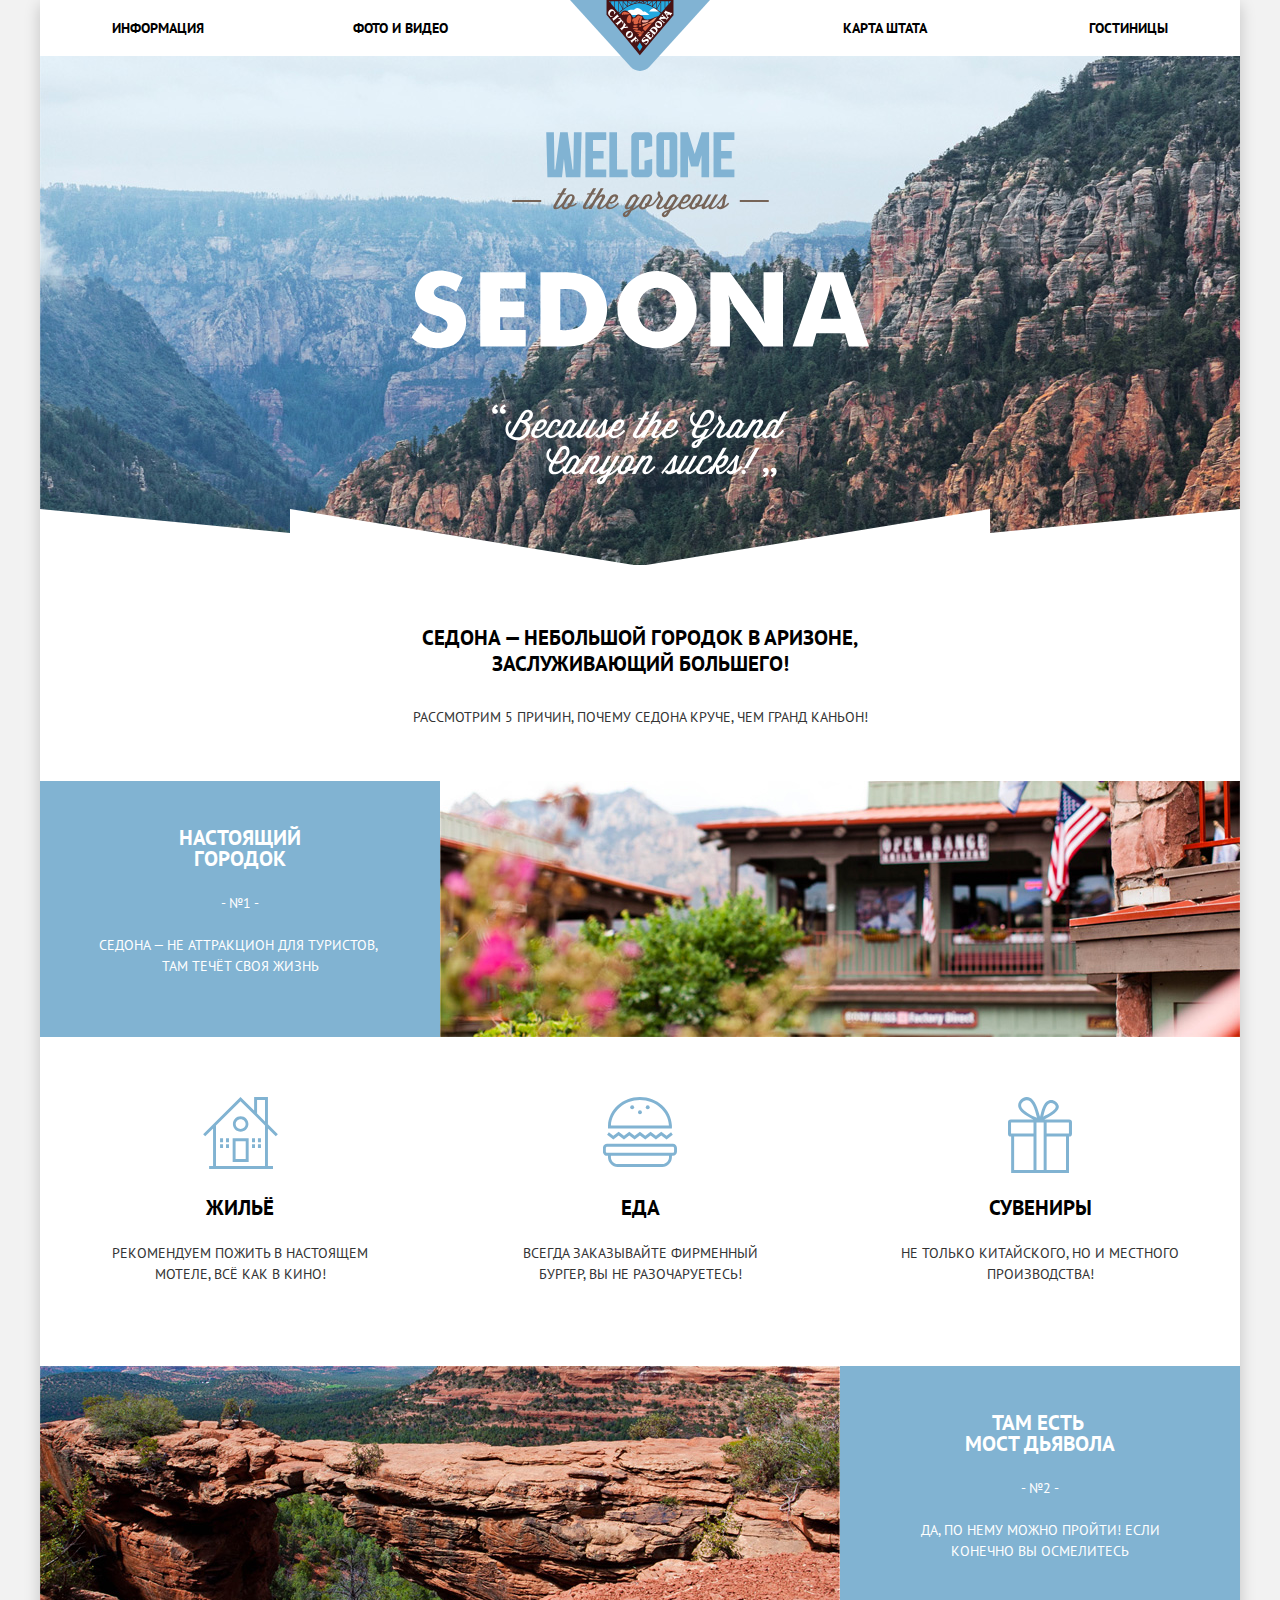
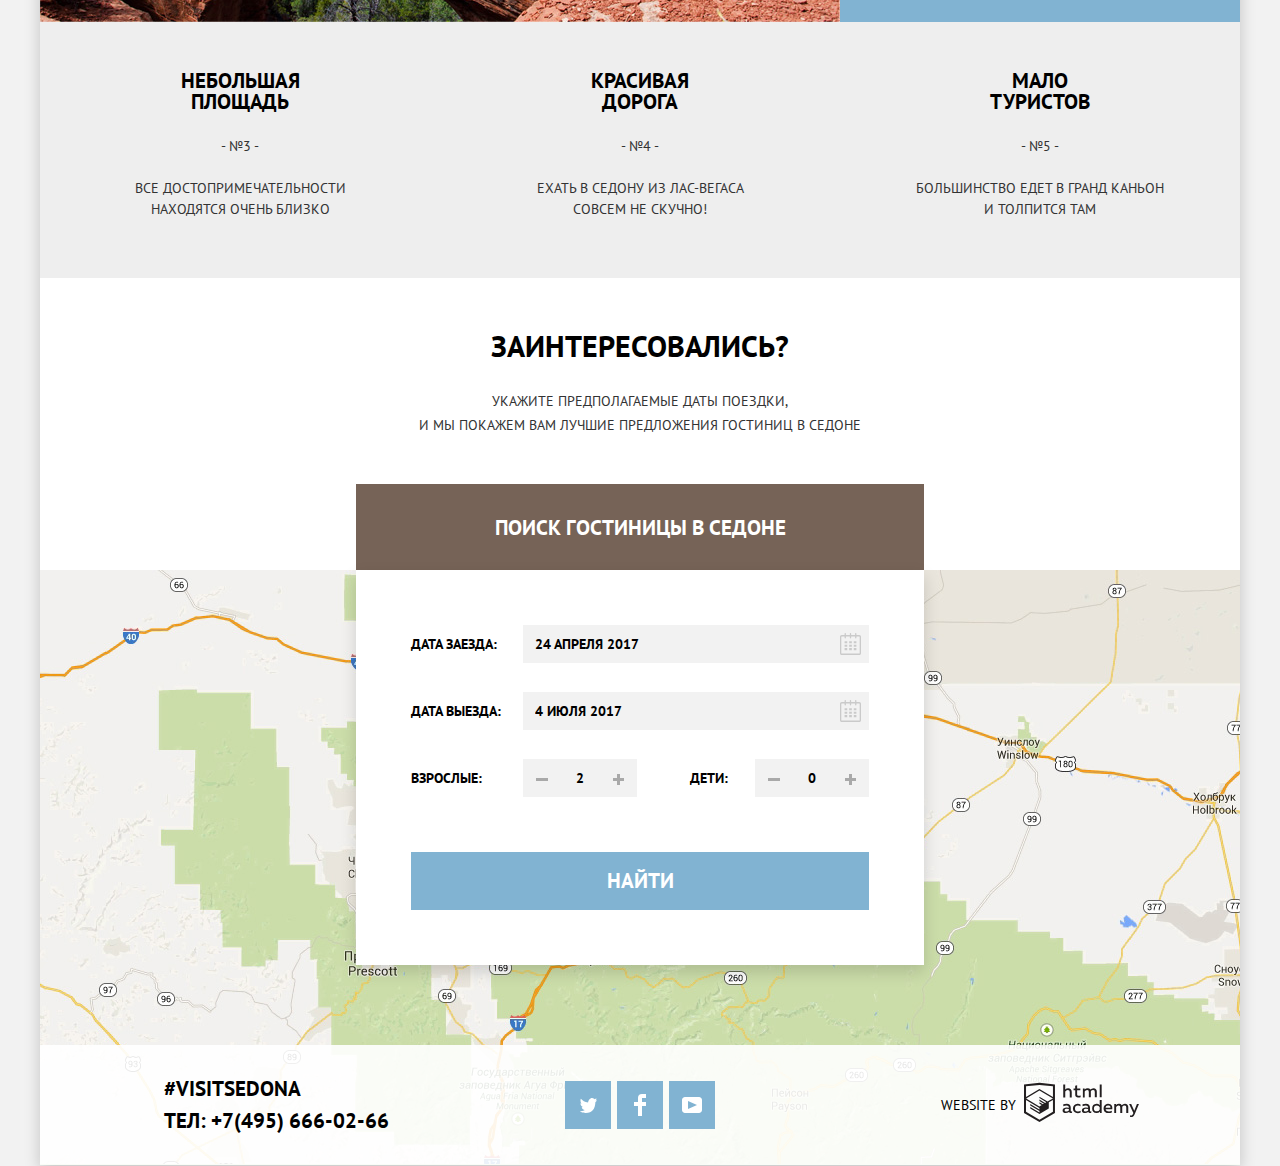
==== commit 986bcfac: "правки" ====
--- a/index.html
+++ b/index.html
@@ -102,13 +102,13 @@
       </p>
       <a class="button button-brown" href="search.html"> Поиск гостиницы в Седоне
       </a>
-      <section class="modal">
+      <section class="mod">
       <h2 class="visually-hidden">Поиск гостиницы в Седоне</h2>
 
-      <form class="searching-form" action="https://echo.htmlacademy.ru" method="post">
-        <div class="searching-item">
+      <form class="search-form" action="https://echo.htmlacademy.ru" method="post">
+        <div class="search-item">
           <label for="check-in">Дата заезда:</label>
-          <div class="wrapper-background">
+          <div class="wrap-background">
             <input type="text" name="check-in" id="check-in" placeholder="24 апреля 2017" />
             <button class="button-calendar" type="button" aria-label="Открыть календарь с выбором даты">
               <svg xmlns="http://www.w3.org/2000/svg" width="21" height="22" viewBox="0 0 21 22">
@@ -123,9 +123,9 @@
           </div>
         </div>
 
-        <div class="searching-item">
+        <div class="search-item">
           <label for="check-out">Дата выезда:</label>
-          <div class="wrapper-background">
+          <div class="wrap-background">
             <input type="text" name="check-out" id="check-out" placeholder="4 июля 2017" />
             <button class="button-calendar" type="button" aria-label="Открыть календарь с выбором даты">
               <svg xmlns="http://www.w3.org/2000/svg" width="21" height="22" viewBox="0 0 21 22">
@@ -140,10 +140,10 @@
           </div>
         </div>
 
-        <div class="wrapper-numbers">
-          <div class="searching-item searching-item-numbers">
+        <div class="wrap-numbers">
+          <div class="search-item search-item-numbers">
             <label for="adults">Взрослые:</label>
-            <div class="wrapper-background">
+            <div class="wrap-background">
               <button class="button-minus" type="button" aria-label="Уменьшить количество взрослых">
                 <svg width="12" height="3">
                   <path d="M0 0L0 3L12 3L12 0L0 0z" fill="#a9a9a9" />
@@ -161,9 +161,9 @@
             </div>
           </div>
 
-          <div class="searching-item searching-item-numbers">
+          <div class="search-item search-item-numbers">
             <label class="label-children" for="children">Дети:</label>
-            <div class="wrapper-background">
+            <div class="wrap-background">
               <button class="button-minus" type="button" aria-label="Уменьшить количество детей">
                 <svg width="12" height="3">
                   <path d="M0 0L0 3L12 3L12 0L0 0z" fill="#a9a9a9" />
@@ -186,9 +186,9 @@
     </section>
   </section>
   <div class="map">
-    <img src="img/map.jpg" width="1200" height="593" alt="331 Forest Road Sedona, AZ 86336" />
+    <img src="img/map.jpg" width="1200" height="590" alt="331 Forest Road Sedona, AZ 86336" />
     <iframe src="https://www.google.com/maps/embed?pb=!1m14!1m8!1m3!1d6547.006194110006!2d-111.761651!3d34.868711!3m2!1i1024!2i768!4f13.1!3m3!1m2!1s0x872da132f942b00d%3A0x5548c523fa6c8efd!2z0KHQtdC00L7QvdCwLCDQkNGA0LjQt9C-0L3QsCA4NjMzNiwg0KHQqNCQ!5e0!3m2!1sru!2sge!4v1583667765591!5m2!1sru!2sge"
-           width="1200" height="593" frameborder="0" style="border:0;" allowfullscreen=""></iframe>
+           width="1200" height="590" style="border:0;" allowfullscreen=""></iframe>
   </div>
   </main>
   <footer class="wrap-foot">
@@ -239,5 +239,6 @@
         </div>
     </footer>
   </div>
+   <script src="js/script.js"></script>
  </body>
  </html>
--- a/css/style.css
+++ b/css/style.css
@@ -201,18 +201,18 @@
   background-repeat: no-repeat;
 }
 
+.banner::after {
+  position: absolute;
+  content: url("../img/intro-mask.svg");
+  height: 56px;
+  bottom: 0;
+}
+
 .banner img {
   display: block;
   margin: 0 auto;
 }
 
-.banner::after {
-  position: absolute;
-  content: url("../img/intro-mask.svg");
-  width: auto;
-  height: 57px;
-  bottom: 0;
-}
 
 /* введение*/
 
@@ -414,24 +414,35 @@
 
 /* форма поиска на главной*/
 
-.modal {
+@keyframes bounce {
+  0% {
+    transform: translateY(-110px);
+
+  }
+
+  100% {
+
+    transform: translateY(0);
+  }
+}
+
+
+
+.mod {
   position: relative;
   z-index: 4;
 }
 
-.modal-close {
+.mod-close {
   display: none;
 }
 
-.modal-bounce {
-  animation: bounce 0.6s;
-}
-
-.modal-error {
-  animation: shake 0.6s;
-}
-
-.searching-form {
+.mod-bounce {
+  animation: bounce 1s;
+}
+
+
+.search-form {
   position: absolute;
   left: 50%;
 
@@ -445,25 +456,25 @@
   box-shadow: 0px 7px 15px 0 rgba(0, 1, 1, 0.15);
 }
 
-.searching-item {
+.search-item {
   display: flex;
   align-items: center;
   width: 100%;
   margin-bottom: 29px;
 }
 
-.wrapper-numbers {
+.wrap-numbers {
   display: flex;
   flex-wrap: wrap;
 }
 
-.wrapper-background {
+.wrap-background {
   display: flex;
 
   background-color: #f2f2f2;
 }
 
-.searching-item input {
+.search-item input {
   width: 308px;
   padding: 6px 12px;
 
@@ -476,22 +487,22 @@
   border: none;
 }
 
-.searching-item input:hover {
+.search-item input:hover {
   background-color: #ebebeb;
 }
 
-.searching-item input:focus {
+.search-item input:focus {
   background-color: #ffffff;
   outline: 2px solid #e5e5e5;
 }
 
 
-.searching-item input::placeholder,
-.searching-item input:focus::placeholder {
-  color: #000000;
-}
-
-.searching-item label {
+.search-item input::placeholder,
+.search-item input:focus::placeholder {
+  color: #000000;
+}
+
+.search-item label {
   display: inline-block;
   width: 112px;
 
@@ -502,17 +513,17 @@
   color: #000000;
 }
 
-.searching-item .label-children {
+.search-item .label-children {
   padding-left: 50px;
   margin-right: 10px;
 }
 
-.searching-item-numbers {
+.search-item-numbers {
   width: 229px;
   margin-bottom: 55px;
 }
 
-.searching-item-numbers input {
+.search-item-numbers input {
   width: 38px;
   text-align: center;
 }
@@ -527,7 +538,7 @@
   background-color: #f2f2f2;
 }
 
-.searching-item svg {
+.search-item svg {
   vertical-align: middle;
 }
 
@@ -546,9 +557,10 @@
   fill: #81b3d2;
 }
 
-.searching-form .button-blue {
-  padding: 16px 196px;
-  margin-top: auto;
+.search-form .button-blue {
+  width: 458px;
+  height: 58px;
+
   cursor: pointer;
 
   font-size: 21px;
@@ -896,7 +908,7 @@
 }
 .hotels-item  {
   display: flex;
-
+  align-items: flex-start;
   padding-top: 29px;
   padding-bottom: 29px;
 
@@ -908,6 +920,7 @@
 
   flex-grow: 1;
   margin-left: 30px;
+  margin-right: 30px;
 }
 
 .hotels-item:last-child {
@@ -938,17 +951,17 @@
   display: inline-block;
   width: 100px;
   margin-right: 12px;
+  margin-top: 8px;
   text-align: left;
   vertical-align: middle;
-
   }
 .info-booking {
-  margin-top: auto;
-  margin-bottom: 3px;
+  margin-top: 15px;
+
   }
 
 .info-booking .button-blue {
-  margin-right: 6px;
+  margin-right: 3px;
   }
 
 .hotels-info .button-blue,
@@ -965,7 +978,6 @@
   margin-left: auto;
   margin-right: 72px;
 
-  border: solid 1px black;
   }
 
 .star {
@@ -990,13 +1002,11 @@
 }
 .rating{
  display: block;
-
  font-size: 14px;
  width: 110px;
- margin-top: 44px;
-
-
+ margin-top: 50px;
  padding: 2px 13px;
+
  color: #666666;
  background-color: #f2f2f2;
 }
@@ -1006,7 +1016,7 @@
 
 .map {
   position: relative;
-  min-height: 593px;
+  max-height: 595px;
 
   background-color: #cbdda9;
 }
@@ -1018,8 +1028,6 @@
   z-index: 1;
 
   margin: 0;
-
-  text-align: center;
 }
 
 .map iframe {
@@ -1031,6 +1039,7 @@
 
 
 /*подвал*/
+
 .wrap-foot {
   position: relative;
   z-index: 3;
@@ -1038,13 +1047,18 @@
 
 .main-footer {
   position: absolute;
- bottom: 0;
+  bottom: 0;
   display:flex;
   flex-wrap: wrap;
   align-items: center;
   min-height: 120px;
 
   background-color: rgba(255, 255, 255, 0.9);
+}
+
+.catalog .main-footer {
+  position: relative;
+  bottom: 0;
 }
 
 .contacts {
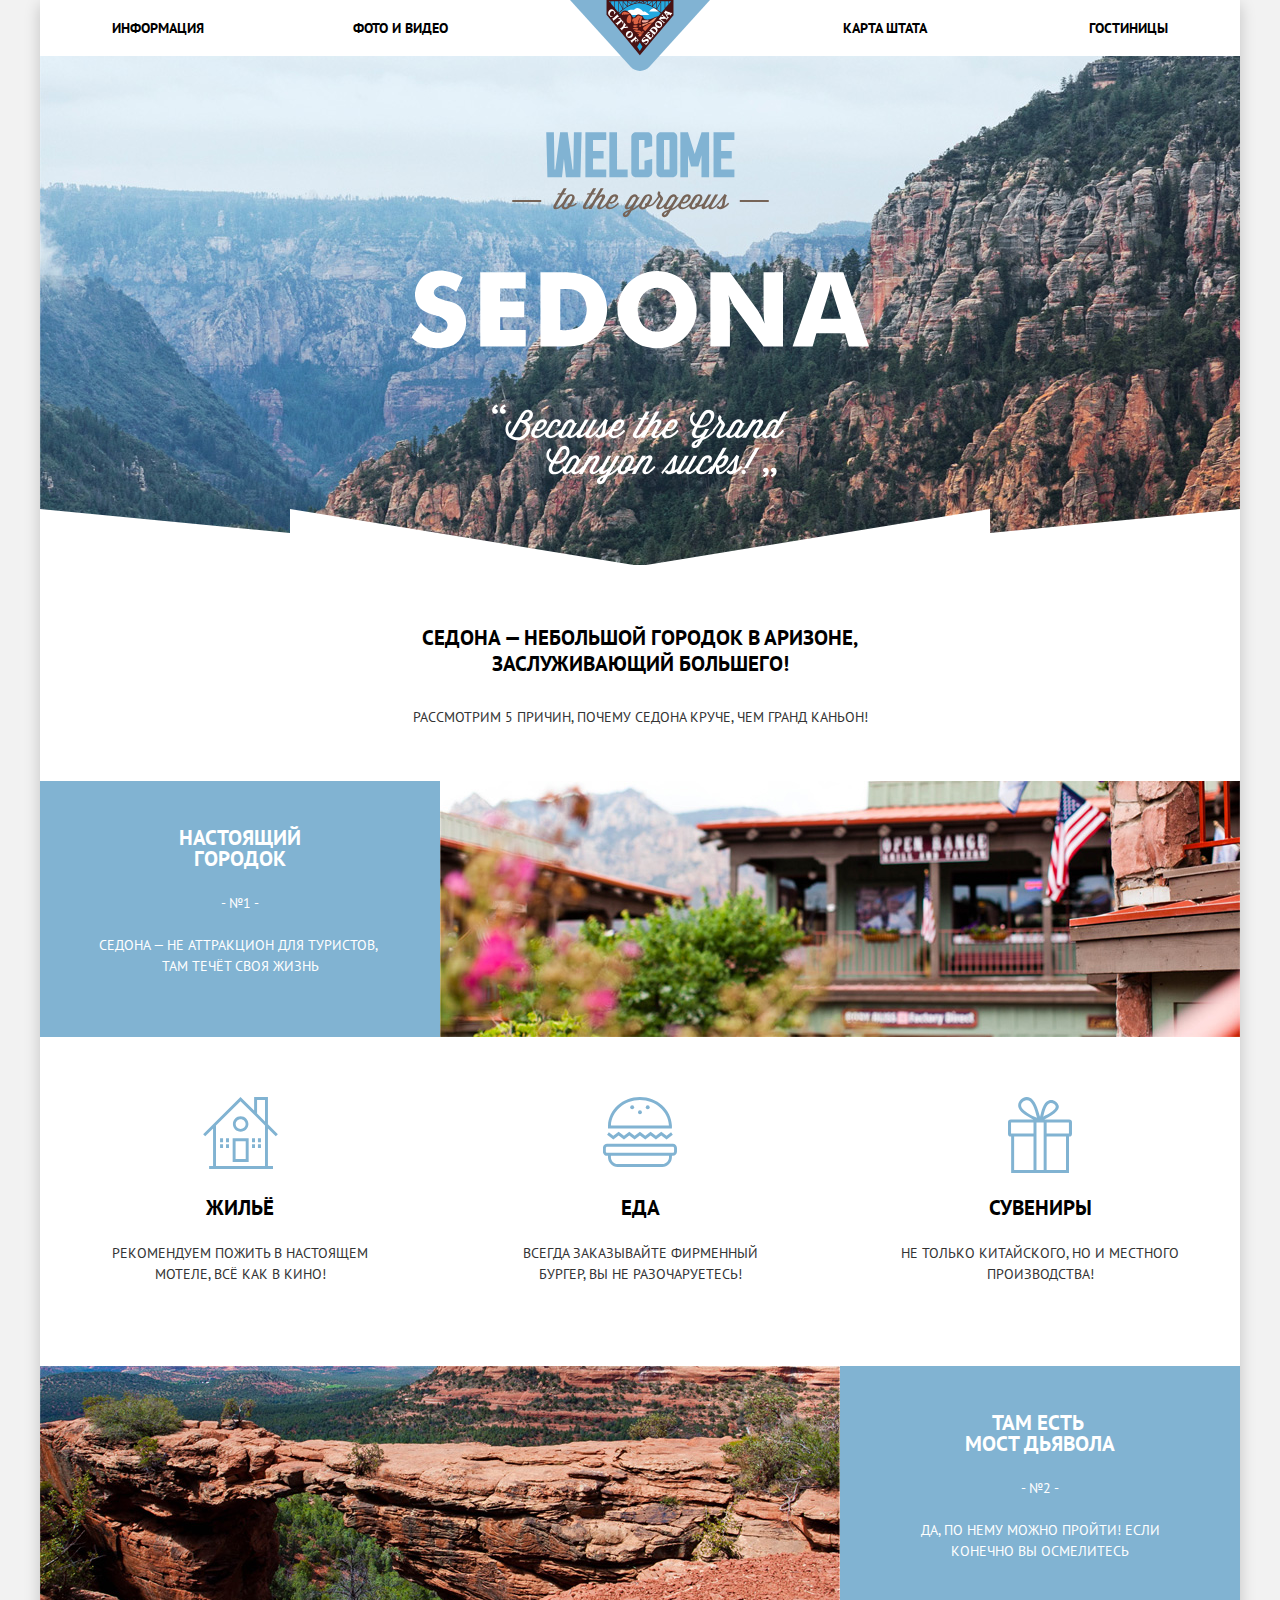
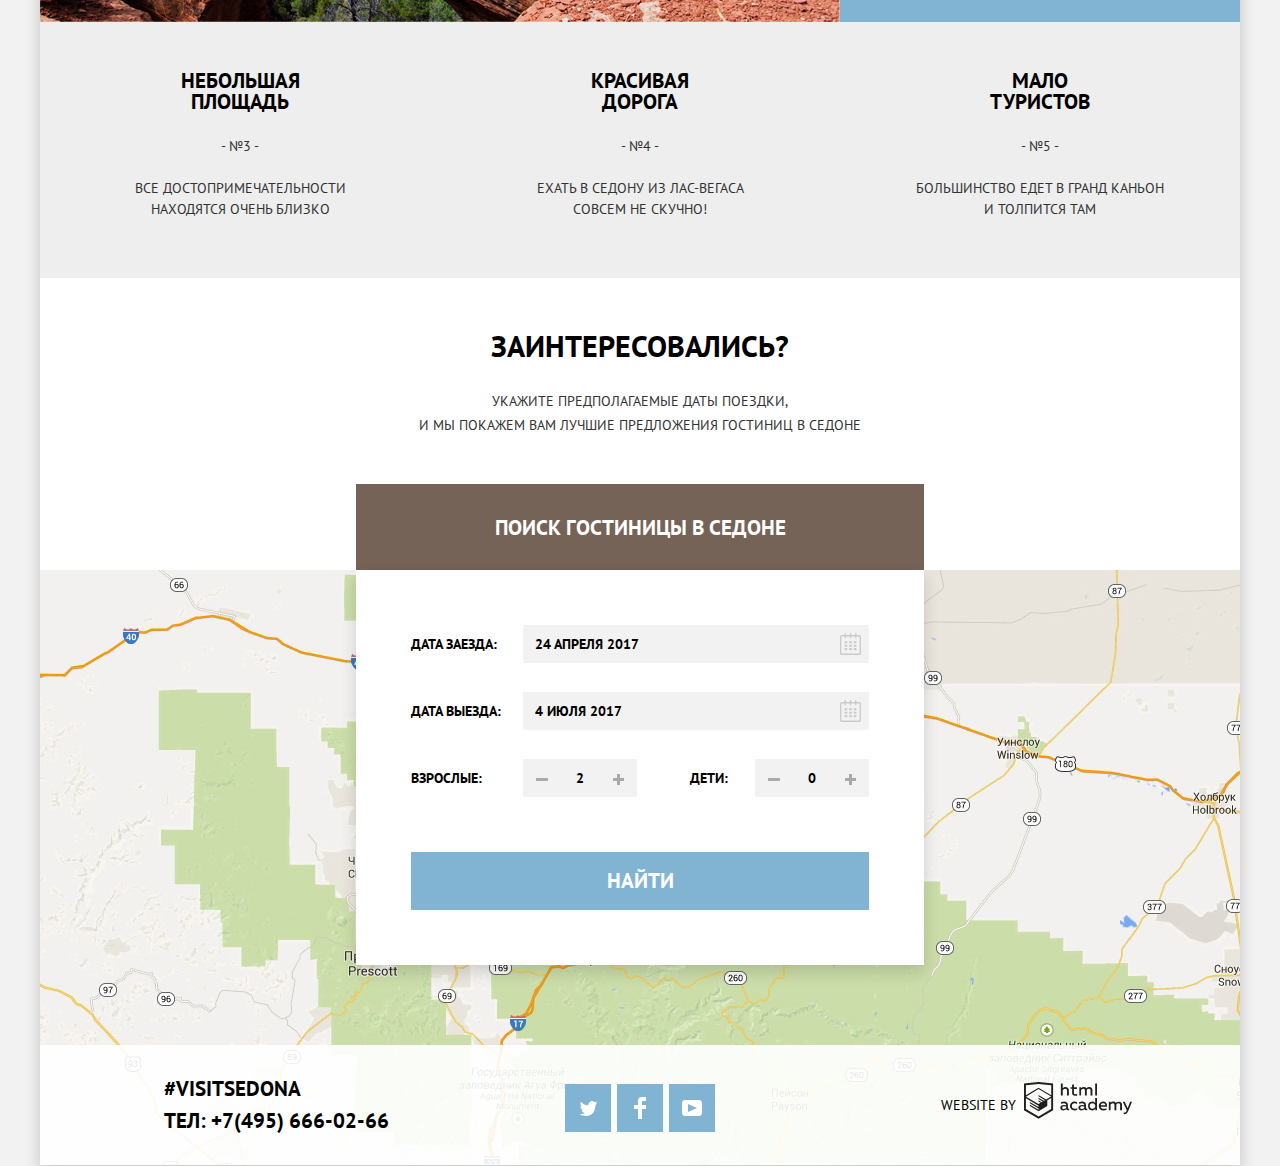
==== commit 4028727e: "исправления" ====
--- a/index.html
+++ b/index.html
@@ -1,33 +1,32 @@
 <!DOCTYPE html>
 <html lang="ru">
- <head>
-  <meta charset="utf-8">
-  <title>HTML Academy: Седона</title>
-  <link href="https://fonts.googleapis.com/css?family=PT+Sans:400,700&display=swap&subset=cyrillic" rel="stylesheet">
-  <link href="css/normalize.css" rel="stylesheet">
-  <link href="css/style.css" rel="stylesheet">
- </head>
- <body>
-   <div class="container">
-    <header class="main-header">
-      <a class="main-logo">
-        <img src="img/logo-sedona.svg" width="140" height="72" alt="Логотип сайта поиска жилья Седона">
-      </a>
-     <nav aria-label="Навигация сайта">
-      <ul class="site-nav" >
-        <li><a href="info.html">Информация</a></li>
-        <li><a href="media.html">Фото и видео</a></li>
-        <li><a href="map.html">Карта штата</a></li>
-        <li><a href="catalog.html">Гостиницы</a></li>
-      </ul>
-     </nav>
-    </header>
+  <head>
+    <meta charset="utf-8">
+    <title>HTML Academy: Седона</title>
+    <link href="https://fonts.googleapis.com/css?family=PT+Sans:400,700&display=swap&subset=cyrillic" rel="stylesheet">
+    <link href="css/normalize.css" rel="stylesheet">
+    <link href="css/style-min.css" rel="stylesheet">
+  </head>
+  <body>
+    <div class="container">
+      <header class="main-header">
+        <a class="main-logo">
+          <img src="img/logo-sedona.svg" width="140" height="72" alt="Логотип сайта поиска жилья Седона">
+        </a>
+        <nav aria-label="Навигация сайта">
+          <ul class="site-nav" >
+            <li><a href="info.html">Информация</a></li>
+            <li><a href="media.html">Фото и видео</a></li>
+            <li><a href="map.html">Карта штата</a></li>
+            <li><a href="catalog.html">Гостиницы</a></li>
+          </ul>
+        </nav>
+      </header>
   <main>
     <h1 class="visually-hidden"> Поиск жилья в городе Седона </h1>
     <div class="banner">
-    <img  class="banner-welcome" src="img/intro-welcome.svg" width="459" height="353" alt="Приветствие">
-    </div>
-
+      <img  class="banner-welcome" src="img/intro-welcome.svg" width="459" height="353" alt="Приветствие">
+    </div>
     <div class="intro-text">
       <p class="intro-text2"><b>Седона — небольшой городок в Аризоне,
         заслуживающий большего!</b></p>
@@ -35,22 +34,20 @@
         Рассмотрим 5 причин, почему седона круче, чем гранд каньон!
       </p>
     </div>
-
-  <section>
-    <h2 class="visually-hidden">Преимущества</h2>
-    <ul class="features-list">
-      <li class="feature-blue">
-        <div class="wrap-blue">
-          <div class="wrap-text">
-            <h3>Настоящий городок</h3>
-              <span>- №1 -</span>
-                <p>Седона — не аттракцион для туристов,&nbsp; там течёт своя жизнь</p>
+    <section>
+      <h2 class="visually-hidden">Преимущества</h2>
+      <ul class="features-list">
+        <li class="feature-blue">
+          <div class="wrap-blue">
+            <div class="wrap-text">
+              <h3>Настоящий городок</h3>
+                <span>- №1 -</span>
+                  <p>Седона — не аттракцион для туристов,&nbsp; там течёт своя жизнь</p>
             </div>
             <img src="img/feature-picture.jpg" width="800" height="256" alt="Фото г. Седона">
           </div>
-
           <h2 class="visually-hidden">Рекомендации</h2>
-            <ul class="rec-list">
+          <ul class="rec-list">
               <li class="rec-item rec-housing">
                 <h3>Жильё</h3>
                 <p>Рекомендуем пожить в настоящем мотеле, всё как в кино!</p>
@@ -63,38 +60,36 @@
                 <h3>Сувениры</h3>
                 <p>Не только китайского, но и местного производства!</p>
               </li>
-            </ul>
-          </li>
+          </ul>
+        </li>
         <li class="feature-blue">
-            <div class="wrap-blue">
-              <img src="img/layer-5.jpg" width="800" height="256" alt="Фото Моста дьявола" />
+          <div class="wrap-blue">
+            <img src="img/layer-5.jpg" width="800" height="256" alt="Фото Моста дьявола" />
               <div class="wrap-text">
                 <h3>Там есть&nbsp; Мост дьявола</h3>
                 <span>- №2 -</span>
                 <p>Да, по нему можно пройти! Если конечно вы осмелитесь</p>
               </div>
-            </div>
-          </li>
-
-          <li class="feature-item">
-            <h3>Небольшая площадь</h3>
-            <span>- №3 -</span>
-            <p>Все достопримечательности находятся очень близко</p>
-          </li>
-          <li class="feature-item">
-            <h3>Красивая дорога</h3>
-            <span>- №4 -</span>
-            <p>Ехать в Седону из Лас-Вегаса совсем не скучно!</p>
-          </li>
-          <li class="feature-item">
-            <h3>Мало туристов</h3>
-            <span>- №5 -</span>
-            <p>Большинство едет в гранд каньон и&nbsp;толпится там</p>
-          </li>
-        </ul>
-      </section>
-
-      <section class="search-hotel">
+          </div>
+        </li>
+        <li class="feature-item">
+          <h3>Небольшая площадь</h3>
+          <span>- №3 -</span>
+          <p>Все достопримечательности находятся очень близко</p>
+        </li>
+        <li class="feature-item">
+          <h3>Красивая дорога</h3>
+          <span>- №4 -</span>
+          <p>Ехать в Седону из Лас-Вегаса совсем не скучно!</p>
+        </li>
+        <li class="feature-item">
+          <h3>Мало туристов</h3>
+          <span>- №5 -</span>
+          <p>Большинство едет в гранд каньон и&nbsp;толпится там</p>
+        </li>
+      </ul>
+    </section>
+    <section class="search-hotel">
       <h2>Заинтересовались?</h2>
       <p>
         Укажите предполагаемые даты поездки, <br>
@@ -103,142 +98,134 @@
       <a class="button button-brown" href="search.html"> Поиск гостиницы в Седоне
       </a>
       <section class="mod">
-      <h2 class="visually-hidden">Поиск гостиницы в Седоне</h2>
-
-      <form class="search-form" action="https://echo.htmlacademy.ru" method="post">
-        <div class="search-item">
-          <label for="check-in">Дата заезда:</label>
-          <div class="wrap-background">
-            <input type="text" name="check-in" id="check-in" placeholder="24 апреля 2017" />
-            <button class="button-calendar" type="button" aria-label="Открыть календарь с выбором даты">
-              <svg xmlns="http://www.w3.org/2000/svg" width="21" height="22" viewBox="0 0 21 22">
-                <path
+        <h2 class="visually-hidden">Поиск гостиницы в Седоне</h2>
+        <form class="search-form" action="https://echo.htmlacademy.ru" method="post">
+          <div class="search-item">
+            <label for="check-in">Дата заезда:</label>
+            <div class="wrap-background">
+              <input type="text" name="check-in" id="check-in" placeholder="24 апреля 2017" data-validate>
+              <button class="button-calendar" type="button" aria-label="Открыть календарь с выбором даты">
+                <svg xmlns="http://www.w3.org/2000/svg" width="21" height="22" viewBox="0 0 21 22">
+                  <path
                   d="M19.251 2.025h-2.845V.648c0-.381-.294-.689-.656-.689-.363 0-.656.308-.656.689v1.377h-3.938V.648c0-.381-.294-.689-.655-.689-.363 0-.657.308-.657.689v1.377H5.906V.648c0-.381-.294-.689-.656-.689-.363 0-.657.308-.657.689v1.377H1.75C.784 2.025 0 2.847 0 3.862v16.302C0 21.179.784 22 1.75 22h17.501c.966 0 1.749-.821 1.749-1.836V3.862c0-1.015-.783-1.837-1.749-1.837zm.437 18.139a.448.448 0 0 1-.437.459H1.75a.45.45 0 0 1-.438-.459V3.862a.45.45 0 0 1 .438-.459h2.844v1.378c0 .381.294.689.657.689.362 0 .656-.308.656-.689V3.403h3.938v1.378c0 .381.294.689.657.689.361 0 .655-.308.655-.689V3.403h3.938v1.378c0 .381.293.689.656.689.362 0 .656-.308.656-.689V3.403h2.845c.241 0 .437.206.437.459v16.302z"
                   fill="#cacaca" />
-                <path
+                  <path
                   d="M4.594 8.225h2.625v2.066H4.594zM4.594 11.668h2.625v2.067H4.594zM4.594 15.112h2.625v2.066H4.594zM9.188 15.112h2.625v2.066H9.188zM9.188 11.668h2.625v2.067H9.188zM9.188 8.225h2.625v2.066H9.188zM13.781 15.112h2.625v2.066h-2.625zM13.781 11.668h2.625v2.067h-2.625zM13.781 8.225h2.625v2.066h-2.625z"
                   fill="#cacaca" />
-              </svg>
-            </button>
-          </div>
-        </div>
-
-        <div class="search-item">
-          <label for="check-out">Дата выезда:</label>
-          <div class="wrap-background">
-            <input type="text" name="check-out" id="check-out" placeholder="4 июля 2017" />
-            <button class="button-calendar" type="button" aria-label="Открыть календарь с выбором даты">
-              <svg xmlns="http://www.w3.org/2000/svg" width="21" height="22" viewBox="0 0 21 22">
-                <path
+                </svg>
+              </button>
+            </div>
+          </div>
+          <div class="search-item">
+            <label for="check-out">Дата выезда:</label>
+            <div class="wrap-background">
+              <input type="text" name="check-out" id="check-out" placeholder="4 июля 2017" data-validate>
+              <button class="button-calendar" type="button" aria-label="Открыть календарь с выбором даты">
+                <svg xmlns="http://www.w3.org/2000/svg" width="21" height="22" viewBox="0 0 21 22">
+                  <path
                   d="M19.251 2.025h-2.845V.648c0-.381-.294-.689-.656-.689-.363 0-.656.308-.656.689v1.377h-3.938V.648c0-.381-.294-.689-.655-.689-.363 0-.657.308-.657.689v1.377H5.906V.648c0-.381-.294-.689-.656-.689-.363 0-.657.308-.657.689v1.377H1.75C.784 2.025 0 2.847 0 3.862v16.302C0 21.179.784 22 1.75 22h17.501c.966 0 1.749-.821 1.749-1.836V3.862c0-1.015-.783-1.837-1.749-1.837zm.437 18.139a.448.448 0 0 1-.437.459H1.75a.45.45 0 0 1-.438-.459V3.862a.45.45 0 0 1 .438-.459h2.844v1.378c0 .381.294.689.657.689.362 0 .656-.308.656-.689V3.403h3.938v1.378c0 .381.294.689.657.689.361 0 .655-.308.655-.689V3.403h3.938v1.378c0 .381.293.689.656.689.362 0 .656-.308.656-.689V3.403h2.845c.241 0 .437.206.437.459v16.302z"
                   fill="#cacaca" />
-                <path
+                  <path
                   d="M4.594 8.225h2.625v2.066H4.594zM4.594 11.668h2.625v2.067H4.594zM4.594 15.112h2.625v2.066H4.594zM9.188 15.112h2.625v2.066H9.188zM9.188 11.668h2.625v2.067H9.188zM9.188 8.225h2.625v2.066H9.188zM13.781 15.112h2.625v2.066h-2.625zM13.781 11.668h2.625v2.067h-2.625zM13.781 8.225h2.625v2.066h-2.625z"
                   fill="#cacaca" />
-              </svg>
-            </button>
-          </div>
-        </div>
-
-        <div class="wrap-numbers">
-          <div class="search-item search-item-numbers">
-            <label for="adults">Взрослые:</label>
-            <div class="wrap-background">
-              <button class="button-minus" type="button" aria-label="Уменьшить количество взрослых">
-                <svg width="12" height="3">
-                  <path d="M0 0L0 3L12 3L12 0L0 0z" fill="#a9a9a9" />
                 </svg>
               </button>
-              <input type="text" name="adults" id="adults" placeholder="2" />
-              <button class="button-plus" type="button" aria-label="Увеличить количество взрослых">
-                <svg width="11" height="11">
-                  <path style="fill:transparent; stroke:none;" d="M0 0L0 4L4 4L4 0L0 0z" fill="#a9a9a9" />
-                  <path d="M4 0L4 4L0 4L0 7L4 7L4 11L7 11L7 7L11 7L11 4L7 4L7 0L4 0z" fill="#a9a9a9" />
-                  <path style="fill:transparent; stroke:none;"
-                    d="M7 0L7 4L11 4L11 0L7 0M0 7L0 11L4 11L4 7L0 7M7 7L7 11L11 11L11 7L7 7z" fill="#a9a9a9" />
-                </svg>
-              </button>
-            </div>
-          </div>
-
-          <div class="search-item search-item-numbers">
-            <label class="label-children" for="children">Дети:</label>
-            <div class="wrap-background">
-              <button class="button-minus" type="button" aria-label="Уменьшить количество детей">
-                <svg width="12" height="3">
-                  <path d="M0 0L0 3L12 3L12 0L0 0z" fill="#a9a9a9" />
-                </svg>
-              </button>
-              <input type="text" name="children" id="children" placeholder="0" />
-              <button class="button-plus" type="button" aria-label="Увеличить количество детей">
-                <svg width="11" height="11">
-                  <path style="fill:transparent; stroke:none;" d="M0 0L0 4L4 4L4 0L0 0z" fill="#a9a9a9" />
-                  <path d="M4 0L4 4L0 4L0 7L4 7L4 11L7 11L7 7L11 7L11 4L7 4L7 0L4 0z" fill="#a9a9a9" />
-                  <path style="fill:transparent; stroke:none;"
-                    d="M7 0L7 4L11 4L11 0L7 0M0 7L0 11L4 11L4 7L0 7M7 7L7 11L11 11L11 7L7 7z" fill="#a9a9a9" />
-                </svg>
-              </button>
-            </div>
-          </div>
-          <button class="button button-blue" type="submit">Найти</button>
-        </div>
-      </form>
+            </div>
+          </div>
+          <div class="wrap-numbers">
+            <div class="search-item search-item-numbers">
+              <label for="adults">Взрослые:</label>
+              <div class="wrap-background">
+                <button class="button-minus" type="button" aria-label="Уменьшить количество взрослых">
+                  <svg width="12" height="3">
+                    <path d="M0 0L0 3L12 3L12 0L0 0z" fill="#a9a9a9" />
+                  </svg>
+                </button>
+                <input type="text" name="adults" id="adults" placeholder="2" />
+                <button class="button-plus" type="button" aria-label="Увеличить количество взрослых">
+                  <svg width="11" height="11">
+                    <path style="fill:transparent; stroke:none;" d="M0 0L0 4L4 4L4 0L0 0z" fill="#a9a9a9" />
+                    <path d="M4 0L4 4L0 4L0 7L4 7L4 11L7 11L7 7L11 7L11 4L7 4L7 0L4 0z" fill="#a9a9a9" />
+                    <path style="fill:transparent; stroke:none;" d="M7 0L7 4L11 4L11 0L7 0M0 7L0 11L4 11L4 7L0 7M7 7L7 11L11 11L11 7L7 7z" fill="#a9a9a9" />
+                  </svg>
+                </button>
+              </div>
+            </div>
+            <div class="search-item search-item-numbers">
+              <label class="label-children" for="children">Дети:</label>
+              <div class="wrap-background">
+                <button class="button-minus" type="button" aria-label="Уменьшить количество детей">
+                  <svg width="12" height="3">
+                    <path d="M0 0L0 3L12 3L12 0L0 0z" fill="#a9a9a9" />
+                  </svg>
+                </button>
+                <input type="text" name="children" id="children" placeholder="0" />
+                <button class="button-plus" type="button" aria-label="Увеличить количество детей">
+                  <svg width="11" height="11">
+                    <path style="fill:transparent; stroke:none;" d="M0 0L0 4L4 4L4 0L0 0z" fill="#a9a9a9" />
+                    <path d="M4 0L4 4L0 4L0 7L4 7L4 11L7 11L7 7L11 7L11 4L7 4L7 0L4 0z" fill="#a9a9a9" />
+                    <path style="fill:transparent; stroke:none;" d="M7 0L7 4L11 4L11 0L7 0M0 7L0 11L4 11L4 7L0 7M7 7L7 11L11 11L11 7L7 7z" fill="#a9a9a9" />
+                  </svg>
+                </button>
+              </div>
+            </div>
+            <button class="button button-blue" type="submit">Найти</button>
+          </div>
+        </form>
+      </section>
     </section>
-  </section>
-  <div class="map">
-    <img src="img/map.jpg" width="1200" height="590" alt="331 Forest Road Sedona, AZ 86336" />
-    <iframe src="https://www.google.com/maps/embed?pb=!1m14!1m8!1m3!1d6547.006194110006!2d-111.761651!3d34.868711!3m2!1i1024!2i768!4f13.1!3m3!1m2!1s0x872da132f942b00d%3A0x5548c523fa6c8efd!2z0KHQtdC00L7QvdCwLCDQkNGA0LjQt9C-0L3QsCA4NjMzNiwg0KHQqNCQ!5e0!3m2!1sru!2sge!4v1583667765591!5m2!1sru!2sge"
+    <div class="map">
+      <img src="img/map.jpg" width="1200" height="590" alt="331 Forest Road Sedona, AZ 86336" />
+      <iframe src="https://www.google.com/maps/embed?pb=!1m14!1m8!1m3!1d6547.006194110006!2d-111.761651!3d34.868711!3m2!1i1024!2i768!4f13.1!3m3!1m2!1s0x872da132f942b00d%3A0x5548c523fa6c8efd!2z0KHQtdC00L7QvdCwLCDQkNGA0LjQt9C-0L3QsCA4NjMzNiwg0KHQqNCQ!5e0!3m2!1sru!2sge!4v1583667765591!5m2!1sru!2sge"
            width="1200" height="590" style="border:0;" allowfullscreen=""></iframe>
-  </div>
-  </main>
-  <footer class="wrap-foot">
+    </div>
+    </main>
+    <footer class="wrap-foot">
       <div class="main-footer">
-         <div class="contacts">
+        <div class="contacts">
           <p class="sedona-hashtag">#Visitsedona</p>
           <a href="tel:+74956660266">Тел: +7(495) 666-02-66</a>
-         </div>
+        </div>
         <div class="footer-sm">
-        <ul>
-          <li class="sm-item">
-            <a class="sm-icon" href="#">
-              <span class="visually-hidden">Седона в Твиттере</span>
-              <svg xmlns="http://www.w3.org/2000/svg" xmlns:xlink="http://www.w3.org/1999/xlink" width="17" height="15"
+          <ul>
+            <li class="sm-item">
+              <a class="sm-icon" href="#">
+                <span class="visually-hidden">Седона в Твиттере</span>
+                <svg xmlns="http://www.w3.org/2000/svg" xmlns:xlink="http://www.w3.org/1999/xlink" width="17" height="15"
                 viewBox="0 0 17 15">
-                <path fill="#FFF"
+                  <path fill="#FFF"
                   d="M10.95.144c1.685-.496 2.984.27 3.577 1.179.673-.231 1.331-.481 2.011-.708a2.345 2.345 0 0 1-.857 1.768c.685.17 1.304-.491 1.304-.491-.169 1-1.006 1.788-1.563 2.024-.231 6.75-3.175 11.217-10.077 11.082h-.446c-.41 0-4.164-.46-4.898-1.887 2.271.196 3.893-.422 4.693-1.177-.96-.3-2.679-.477-2.979-2.95.349.106.564.228 1.19.119C1.705 8.247.374 7.53.448 5.33c.285.328 1.067.536 1.34.472C1.085 5.561-.182 2.442.894.85c1.818 1.854 3.735 3.606 7.152 3.773C8.254 2.33 9.183.793 10.95.144z" />
+                </svg>
+              </a>
+            </li>
+            <li class="sm-item">
+              <a class="sm-icon" href="#">
+                <span class="visually-hidden">Седона на Фейсбуке</span>
+                <svg xmlns="http://www.w3.org/2000/svg" width="12" height="22" viewBox="0 0 12 22">
+                  <path fill="#FFF" d="M12 4V0H8a4 4 0 0 0-4 4v4H0v4h4v10h4V12h4V8H8V4h4z" /></svg>
+              </a>
+            </li>
+            <li class="sm-item">
+              <a class="sm-icon" href="#">
+                <span class="visually-hidden">Седона на Ютубе</span>
+                <svg xmlns="http://www.w3.org/2000/svg" xmlns:xlink="http://www.w3.org/1999/xlink" width="20" height="16" viewBox="0 0 20 16">
+                  <path fill="#FFF" d="M17 0H3C1.35 0 0 1.35 0 3v10c0 1.65 1.35 3 3 3h14c1.65 0 3-1.35 3-3V3c0-1.65-1.35-3-3-3zM6.027 11.998V4.002L15.014 8l-8.987 3.998z" />
+                </svg>
+              </a>
+            </li>
+          </ul>
+        </div>
+          <p class="copyright">
+            <span> Website by </span>
+            <a class="logo-htmla" href="https://htmlacademy.ru/intensive/htmlcss">
+              <svg width="115" height="41" xmlns="http://www.w3.org/2000/svg" viewBox="0 0 115 41" >
+                 <path d="M44.61,26.88a2,2,0,0,0,.55-0.1v1.33a3.25,3.25,0,0,1-1.18.21,1.67,1.67,0,0,1-1.67-1,4.84,4.84,0,0,1-3.14,1.08c-1.51,0-2.91-.83-2.91-2.55,0-2.13,2-2.79,3.71-2.79a11.08,11.08,0,0,1,2.17.25v-0.3c0-1-.76-1.77-2.19-1.77a7.42,7.42,0,0,0-3,.64v-1.7a10.21,10.21,0,0,1,3.19-.55c2.36,0,3.81,1.12,3.81,3.65v3a0.54,0.54,0,0,0,.49.59h0.17Zm-6.44-1.13A1.35,1.35,0,0,0,39.63,27h0.11a3.39,3.39,0,0,0,2.41-1V24.58a9.72,9.72,0,0,0-1.81-.21c-1,0-2.16.33-2.16,1.38h0Zm12.36-6.11a5,5,0,0,1,2.57.64V22a4.08,4.08,0,0,0-2.3-.7,2.75,2.75,0,1,0,0,5.49,5,5,0,0,0,2.43-.64v1.71a6.27,6.27,0,0,1-2.76.57A4.21,4.21,0,0,1,46,24.51q0-.21,0-0.41a4.32,4.32,0,0,1,4.18-4.46h0.38Zm12.17,7.24a2,2,0,0,0,.55-0.1v1.33a3.25,3.25,0,0,1-1.18.21,1.67,1.67,0,0,1-1.67-1,4.84,4.84,0,0,1-3.14,1.08c-1.51,0-2.91-.83-2.91-2.55,0-2.13,2-2.79,3.71-2.79a11.08,11.08,0,0,1,2.17.25v-0.3c0-1-.76-1.77-2.19-1.77a7.42,7.42,0,0,0-3,.64v-1.7a10.21,10.21,0,0,1,3.19-.55c2.36,0,3.81,1.12,3.81,3.65v3a0.54,0.54,0,0,0,.49.59h0.17Zm-6.44-1.13A1.35,1.35,0,0,0,57.73,27h0.11a3.39,3.39,0,0,0,2.41-1V24.58a9.72,9.72,0,0,0-1.81-.21c-1.06,0-2.16.33-2.16,1.38h0ZM73,16V28.2H71.35V26.88a3.88,3.88,0,0,1-3.19,1.54,4.4,4.4,0,0,1,0-8.78,3.81,3.81,0,0,1,3,1.3V16H73Zm-4.53,5.22a2.76,2.76,0,1,0,0,5.52A2.86,2.86,0,0,0,71.15,25V23A2.91,2.91,0,0,0,68.49,21.27ZM79,19.64c3.31,0,4.46,2.68,3.92,5.09H76.7c0.21,1.5,1.67,2.11,3.19,2.11a6.11,6.11,0,0,0,2.64-.59v1.6a7.14,7.14,0,0,1-3,.57C77,28.42,74.78,27,74.78,24a4.18,4.18,0,0,1,4-4.39H79Zm0.09,1.54a2.28,2.28,0,0,0-2.44,2.1v0.06H81.3A2,2,0,0,0,79.13,21.18Zm5.73,7V19.87h1.65v1a3.81,3.81,0,0,1,2.78-1.27A2.86,2.86,0,0,1,91.89,21a4.12,4.12,0,0,1,2.91-1.33A3.06,3.06,0,0,1,98,23V28.2h-1.9V23.05a1.59,1.59,0,0,0-1.42-1.75H94.42a2.8,2.8,0,0,0-2.07,1.12V28.2h-1.9V23.05A1.59,1.59,0,0,0,89,21.31H88.8a3,3,0,0,0-2.21,1.29v5.63H84.86Zm21.31-8.33h1.9l-3.91,9.46c-0.9,2.17-2.09,2.86-3.35,2.86a4.76,4.76,0,0,1-1.1-.14V30.46a2.86,2.86,0,0,0,.85.12c0.9,0,1.58-.64,2.07-1.9l0.17-.42-4-8.4h2l2.86,6.29ZM38.73,1.46V6.22a3.81,3.81,0,0,1,2.7-1.14,3.25,3.25,0,0,1,3.44,3.4v5.15H43V8.72a1.81,1.81,0,0,0-1.61-2h-0.3a2.93,2.93,0,0,0-2.32,1.39v5.52h-1.9V1.46h1.9ZM49.94,2.31v3h3V6.91h-3v3.81c0,1.1.5,1.46,1.58,1.46a4.49,4.49,0,0,0,1.69-.33v1.6A6.8,6.8,0,0,1,51,13.8a2.55,2.55,0,0,1-2.86-2.74V6.89H46.58V5.26h1.5V2.74Zm5.4,11.31V5.28H57v1A3.81,3.81,0,0,1,59.77,5a2.86,2.86,0,0,1,2.6,1.33A4.12,4.12,0,0,1,65.28,5,3.06,3.06,0,0,1,68.44,8.4v5.21h-1.9V8.46a1.59,1.59,0,0,0-1.42-1.75H64.89a2.8,2.8,0,0,0-2.07,1.12v5.78h-1.9V8.46A1.59,1.59,0,0,0,59.5,6.71H59.27A3,3,0,0,0,57.06,8v5.63H55.34ZM71.17,1.45H73V13.6H71.17V1.45ZM14.71,0H14.55L0,1.54V28.21l14.55,8.66,14.55-8.66V1.54Zm12.5,27.1L14.55,34.64,1.9,27.12V16.18l12.59,7.5V25L5.86,19.9v1.31l8.68,5.21v1.39L5.87,22.65V24l8.68,5.21,8.75-5.24V18.31L27.2,16V27.12Zm0-12.53-3.48,2-1.6,1L14.51,13v1.31L21,18.23H21l-0.14.09-1,.54-5.37-3.2V17l4.24,2.52-1,.67-3.2-1.9v1.31l2.1,1.24L14.5,22.1,2,14.65,14.51,7.11Zm0-1.32L14.49,5.76,1.91,13.25v-10L14.56,1.92,27.21,3.25v10h0Z" transform="translate(0 -0.02)" fill="#231f20"/>
               </svg>
             </a>
-          </li>
-          <li class="sm-item">
-            <a class="sm-icon" href="#">
-              <span class="visually-hidden">Седона на Фейсбуке</span>
-              <svg xmlns="http://www.w3.org/2000/svg" width="12" height="22" viewBox="0 0 12 22">
-                <path fill="#FFF" d="M12 4V0H8a4 4 0 0 0-4 4v4H0v4h4v10h4V12h4V8H8V4h4z" /></svg>
-            </a>
-          </li>
-          <li class="sm-item">
-            <a class="sm-icon" href="#">
-              <span class="visually-hidden">Седона на Ютубе</span>
-              <svg xmlns="http://www.w3.org/2000/svg" xmlns:xlink="http://www.w3.org/1999/xlink" width="20" height="16"
-                viewBox="0 0 20 16">
-                <path fill="#FFF"
-                  d="M17 0H3C1.35 0 0 1.35 0 3v10c0 1.65 1.35 3 3 3h14c1.65 0 3-1.35 3-3V3c0-1.65-1.35-3-3-3zM6.027 11.998V4.002L15.014 8l-8.987 3.998z" />
-              </svg>
-            </a>
-          </li>
-        </ul>
+          </p>
       </div>
-        <p class="copyright">
-          <span> Website by </span>
-           <a class="logo-htmlacademy" href="https://htmlacademy.ru/intensive/htmlcss">
-             <svg width="115" height="41" xmlns="http://www.w3.org/2000/svg" viewBox="0 0 108.08 36.85">
-               <path d="M44.61,26.88a2,2,0,0,0,.55-0.1v1.33a3.25,3.25,0,0,1-1.18.21,1.67,1.67,0,0,1-1.67-1,4.84,4.84,0,0,1-3.14,1.08c-1.51,0-2.91-.83-2.91-2.55,0-2.13,2-2.79,3.71-2.79a11.08,11.08,0,0,1,2.17.25v-0.3c0-1-.76-1.77-2.19-1.77a7.42,7.42,0,0,0-3,.64v-1.7a10.21,10.21,0,0,1,3.19-.55c2.36,0,3.81,1.12,3.81,3.65v3a0.54,0.54,0,0,0,.49.59h0.17Zm-6.44-1.13A1.35,1.35,0,0,0,39.63,27h0.11a3.39,3.39,0,0,0,2.41-1V24.58a9.72,9.72,0,0,0-1.81-.21c-1,0-2.16.33-2.16,1.38h0Zm12.36-6.11a5,5,0,0,1,2.57.64V22a4.08,4.08,0,0,0-2.3-.7,2.75,2.75,0,1,0,0,5.49,5,5,0,0,0,2.43-.64v1.71a6.27,6.27,0,0,1-2.76.57A4.21,4.21,0,0,1,46,24.51q0-.21,0-0.41a4.32,4.32,0,0,1,4.18-4.46h0.38Zm12.17,7.24a2,2,0,0,0,.55-0.1v1.33a3.25,3.25,0,0,1-1.18.21,1.67,1.67,0,0,1-1.67-1,4.84,4.84,0,0,1-3.14,1.08c-1.51,0-2.91-.83-2.91-2.55,0-2.13,2-2.79,3.71-2.79a11.08,11.08,0,0,1,2.17.25v-0.3c0-1-.76-1.77-2.19-1.77a7.42,7.42,0,0,0-3,.64v-1.7a10.21,10.21,0,0,1,3.19-.55c2.36,0,3.81,1.12,3.81,3.65v3a0.54,0.54,0,0,0,.49.59h0.17Zm-6.44-1.13A1.35,1.35,0,0,0,57.73,27h0.11a3.39,3.39,0,0,0,2.41-1V24.58a9.72,9.72,0,0,0-1.81-.21c-1.06,0-2.16.33-2.16,1.38h0ZM73,16V28.2H71.35V26.88a3.88,3.88,0,0,1-3.19,1.54,4.4,4.4,0,0,1,0-8.78,3.81,3.81,0,0,1,3,1.3V16H73Zm-4.53,5.22a2.76,2.76,0,1,0,0,5.52A2.86,2.86,0,0,0,71.15,25V23A2.91,2.91,0,0,0,68.49,21.27ZM79,19.64c3.31,0,4.46,2.68,3.92,5.09H76.7c0.21,1.5,1.67,2.11,3.19,2.11a6.11,6.11,0,0,0,2.64-.59v1.6a7.14,7.14,0,0,1-3,.57C77,28.42,74.78,27,74.78,24a4.18,4.18,0,0,1,4-4.39H79Zm0.09,1.54a2.28,2.28,0,0,0-2.44,2.1v0.06H81.3A2,2,0,0,0,79.13,21.18Zm5.73,7V19.87h1.65v1a3.81,3.81,0,0,1,2.78-1.27A2.86,2.86,0,0,1,91.89,21a4.12,4.12,0,0,1,2.91-1.33A3.06,3.06,0,0,1,98,23V28.2h-1.9V23.05a1.59,1.59,0,0,0-1.42-1.75H94.42a2.8,2.8,0,0,0-2.07,1.12V28.2h-1.9V23.05A1.59,1.59,0,0,0,89,21.31H88.8a3,3,0,0,0-2.21,1.29v5.63H84.86Zm21.31-8.33h1.9l-3.91,9.46c-0.9,2.17-2.09,2.86-3.35,2.86a4.76,4.76,0,0,1-1.1-.14V30.46a2.86,2.86,0,0,0,.85.12c0.9,0,1.58-.64,2.07-1.9l0.17-.42-4-8.4h2l2.86,6.29ZM38.73,1.46V6.22a3.81,3.81,0,0,1,2.7-1.14,3.25,3.25,0,0,1,3.44,3.4v5.15H43V8.72a1.81,1.81,0,0,0-1.61-2h-0.3a2.93,2.93,0,0,0-2.32,1.39v5.52h-1.9V1.46h1.9ZM49.94,2.31v3h3V6.91h-3v3.81c0,1.1.5,1.46,1.58,1.46a4.49,4.49,0,0,0,1.69-.33v1.6A6.8,6.8,0,0,1,51,13.8a2.55,2.55,0,0,1-2.86-2.74V6.89H46.58V5.26h1.5V2.74Zm5.4,11.31V5.28H57v1A3.81,3.81,0,0,1,59.77,5a2.86,2.86,0,0,1,2.6,1.33A4.12,4.12,0,0,1,65.28,5,3.06,3.06,0,0,1,68.44,8.4v5.21h-1.9V8.46a1.59,1.59,0,0,0-1.42-1.75H64.89a2.8,2.8,0,0,0-2.07,1.12v5.78h-1.9V8.46A1.59,1.59,0,0,0,59.5,6.71H59.27A3,3,0,0,0,57.06,8v5.63H55.34ZM71.17,1.45H73V13.6H71.17V1.45ZM14.71,0H14.55L0,1.54V28.21l14.55,8.66,14.55-8.66V1.54Zm12.5,27.1L14.55,34.64,1.9,27.12V16.18l12.59,7.5V25L5.86,19.9v1.31l8.68,5.21v1.39L5.87,22.65V24l8.68,5.21,8.75-5.24V18.31L27.2,16V27.12Zm0-12.53-3.48,2-1.6,1L14.51,13v1.31L21,18.23H21l-0.14.09-1,.54-5.37-3.2V17l4.24,2.52-1,.67-3.2-1.9v1.31l2.1,1.24L14.5,22.1,2,14.65,14.51,7.11Zm0-1.32L14.49,5.76,1.91,13.25v-10L14.56,1.92,27.21,3.25v10h0Z" transform="translate(0 -0.02)" fill="#231f20"/>
-             </svg>
-           </a>
-           </p>
-        </div>
     </footer>
-  </div>
-   <script src="js/script.js"></script>
- </body>
+    </div>
+      <script src="js/script-min.js"></script>
+  </body>
  </html>
--- a/css/style-min.css
+++ b/css/style-min.css
@@ -0,0 +1 @@
+body{margin:0;padding:0;font-family:"PT Sans",Arial,sans-serif;font-size:14px;line-height:21px;font-weight:400;color:#333;text-transform:uppercase;background-color:#f2f2f2}a{text-decoration:none}img{max-width:100%;height:auto}html{box-sizing:border-box}*,::after,::before{box-sizing:border-box}.container{width:1200px;margin:0 auto;padding:0 0;box-shadow:0 5px 15px rgba(0,1,1,.2)}.button{font:inherit;font-weight:700;text-align:center;color:#fff;vertical-align:middle;text-transform:uppercase;border:none}.button-brown{width:142px;height:27px;background-color:#766357}.button-brown:focus,.button-brown:hover{background-color:#604e43}.button-brown:active{color:rgba(255,255,255,.3);background-color:#503e33}.button-blue{width:110px;height:27px;background-color:#81b3d2}.button-blue:focus,.button-blue:hover{background-color:#669ec0}.button-blue:active{color:rgba(255,255,255,.3);background-color:#5496bd}.button-blue.disabled,.button-blue:disabled{cursor:default;opacity:.5;color:#fff;background-color:#81b3d2}.button-brown.disabled,.button-brown:disabled{cursor:default;opacity:.5;color:#fff;background-color:#766357}.visually-hidden{position:absolute;width:1px;height:1px;margin:-1px;border:0;padding:0;clip:rect(0 0 0 0);overflow:hidden}.main-header{line-height:26px;font-weight:700;background-color:#fff}.main-logo{display:block;width:140px;height:72px;margin:0 auto;margin-bottom:-72px}.site-nav{display:flex;flex-wrap:wrap;margin:0;padding:0;list-style:none}.site-nav li{width:241px;padding-top:15px;padding-bottom:15px}.site-nav li:nth-child(4n-2){margin-right:auto}.site-nav a{color:#000}.site-nav a:focus,.site-nav a:hover{color:#81b3d2}.site-nav a:active{color:rgba(0,0,0,.3)}.site-nav li:nth-child(4n-2) a,.site-nav li:nth-child(4n-3) a{display:block;padding-left:72px;text-align:left}.site-nav li:nth-child(4n) a,.site-nav li:nth-child(4n-1) a{display:block;padding-right:72px;text-align:right}.site-nav-in a,.site-nav-in a:active,.site-nav-in a:focus,.site-nav-in a:hover{color:#766357}.banner{position:relative;z-index:-1;min-height:509px;padding-top:76px;background-color:#81b3d2;background-image:url(../img/background-photo.jpg);background-position:center -76px;background-repeat:no-repeat}.banner::after{position:absolute;content:url(../img/intro-mask.svg);height:56px;bottom:0}.banner img{display:block;margin:0 auto}.intro-text{text-align:center;padding-top:60px;padding-bottom:51px;background-color:#fff}.intro-text p{width:500px;margin:0 auto;font-size:14px;line-height:26px}.intro-text .intro-text2{margin-bottom:27px;font-size:21px;font-weight:700;color:#000}.features-list{display:flex;flex-wrap:wrap;margin:0;padding:0;list-style:none;text-align:center;background-color:#eee}.feature-blue{width:100%;background-color:#81b3d2}.wrap-blue{display:flex;flex-wrap:wrap;align-items:flex-start;min-height:256px}.wrap-text{width:400px;padding:46px;color:#fff}.feature-item{width:400px;padding-top:48px;padding-bottom:48px}.feature-item h3{width:130px;padding-bottom:24px;margin:0 auto;font-size:21px;line-height:21px;font-weight:700;color:#000}.wrap-text h3{width:151px;padding-bottom:24px;margin:0 auto;font-size:21px;line-height:21px;font-weight:700;color:#fff}.wrap-text p{width:305px;margin-left:auto;margin-right:auto;margin-top:21px}.feature-item p{width:261px;margin:16px auto 10px;padding-top:5px}.rec-list{display:flex;flex-wrap:wrap;margin:0;padding:0;padding-top:60px;list-style:none;text-align:center;background-color:#fff}.rec-item{width:400px}.rec-housing{padding-top:100px;background-image:url(../img/icon-1.svg);background-repeat:no-repeat;background-position:center top}.rec-food{padding-top:100px;background-image:url(../img/icon-3.svg);background-repeat:no-repeat;background-position:center top}.rec-souvenir{padding-top:100px;background-image:url(../img/icon-2.svg);background-repeat:no-repeat;background-position:center top}.rec-list h3{margin:0;margin-bottom:25px;font-size:21px;line-height:21px;font-weight:700;color:#000}.rec-item p{width:285px;margin:15px auto 81px}.search-hotel{padding-top:50px;text-align:center;line-height:24px;background-color:#fff}.search-hotel h2{margin:0;margin-bottom:25px;font-size:30px;line-height:36px;font-weight:700;color:#000}.search-hotel p{width:445px;margin-left:auto;margin-right:auto;margin-bottom:47px}.search-hotel .button-brown{display:inline-block;vertical-align:middle;font-size:21px;line-height:26px;text-align:center;padding-top:31px;width:568px;height:86px}@keyframes bounce{0%{transform:translateY(-110px)}100%{transform:translateY(0)}}@keyframes shake{0%,100%{transform:translateX(0)}10%,30%,50%,70%,90%{transform:translateX(-10px)}20%,40%,60%,80%{transform:translateX(10px)}}.mod{position:relative;z-index:4}.mod-close{display:none}.mod-bounce{animation:bounce 1s}.mod-error{animation:shake 1s}.search-form{position:absolute;left:50%;width:568px;min-height:395px;margin-left:-284px;padding:55px;background-color:#fff;box-shadow:0 7px 15px 0 rgba(0,1,1,.15)}.search-item{display:flex;align-items:center;width:100%;margin-bottom:29px}.wrap-numbers{display:flex;flex-wrap:wrap}.wrap-background{display:flex;background-color:#f2f2f2}.search-item input{width:308px;padding:6px 12px;font:inherit;line-height:26px;font-weight:700;text-transform:uppercase;background-color:#f2f2f2;border:none}.search-item input:hover{background-color:#ebebeb}.search-item input:focus{background-color:#fff;outline:2px solid #e5e5e5}.search-item input::placeholder,.search-item input:focus::placeholder{color:#000}.search-item label{display:inline-block;width:112px;line-height:26px;font-weight:700;text-align:left;vertical-align:middle;color:#000}.search-item .label-children{padding-left:50px;margin-right:10px}.search-item-numbers{width:229px;margin-bottom:55px}.search-item-numbers input{width:38px;text-align:center}.button-calendar,.button-minus,.button-plus{width:38px;height:38px;border:none;background-color:#f2f2f2}.search-item svg{vertical-align:middle}.button-calendar:focus path,.button-calendar:hover path,.button-minus:focus path,.button-minus:hover path,.button-plus:focus path,.button-plus:hover path{fill:#000}.button-calendar:active path,.button-minus:active path,.button-plus:active path{fill:#81b3d2}.search-form .button-blue{width:458px;height:58px;cursor:pointer;font-size:21px;line-height:26px}.catalog-form{display:flex;flex-wrap:wrap;padding-top:27px;padding-right:71px;padding-bottom:30px;padding-left:71px;color:#fff;background-color:#263940;background-image:url(../img/filter-background.jpg);background-position:center;background-repeat:no-repeat}.house-list,.infrastructure-list{width:250px;margin:0;padding:0;list-style:none}.house-list li,.infrastructure-list li{margin-bottom:22px}.house-list li:last-child,.infrastructure-list li:last-child{margin-bottom:0}.catalog-form fieldset{padding:0;border:none}.catalog-form legend{margin-bottom:25px;font-size:16px;line-height:21px;font-weight:700}input[type=checkbox]+label::before{content:"";display:inline-block;height:23px;width:23px;margin-right:17px;vertical-align:top;background-image:url(../img/checkbox-off.svg);background-repeat:no-repeat}input[type=checkbox]:checked+label::before{content:"";display:inline-block;height:23px;width:27px;margin-right:13px;vertical-align:top;background-image:url(../img/checkbox-on.svg);background-repeat:no-repeat}input[type=checkbox]:disabled+label::before{opacity:.3}input[type=checkbox]:focus+label::before{outline:2px solid #81b3d2}.price-range{width:315px;margin-left:auto}.price-range input[type=number]{color:#fff;background-color:transparent}.price-range legend{margin-bottom:10px}.price-controls{position:relative;height:36px;margin-bottom:20px;font-size:0;border:2px solid #fff;border-radius:2px}.price-controls::after{content:"";position:absolute;top:50%;left:50%;width:2px;height:22px;background:#fff;transform:translate(-50%,-50%)}.price-controls label{display:inline-block;font-size:14px;line-height:35px;vertical-align:top;cursor:pointer}.price-controls .min-price{width:155px;padding-left:64px}.price-controls .max-price{width:155px;padding-left:55px}.price-controls input{width:50px;margin:0;color:inherit;font:inherit;line-height:21px;background:0 0;border:none}.range-controls{position:relative;margin-bottom:32px}.range-controls .scale{height:2px;background:rgba(255,255,255,.3)}.range-controls .bar{width:80%;height:2px;background:#fff}.range-toggle{position:absolute;top:-9px;width:20px;height:20px;background:#ababab;border:8px solid #fff;border-radius:50%;box-shadow:0 2px 1px 0 rgba(0,1,1,.2);cursor:pointer}.range-toggle:hover{width:22px;height:24px;top:-11px;border:8px solid #fff;background:#ababab}.range-toggle-min{left:0}.range-toggle-max{left:80%}.filter-button{display:block;margin-left:85px;padding:6px 33px;font-size:14px;line-height:20px;color:#fff;text-transform:uppercase;background:0 0;border:2px solid #fff;border-radius:2px;cursor:pointer}.filter-button:focus,.filter-button:hover{color:#000;background-color:#fff}.numb-sort{display:flex;flex-wrap:wrap;align-items:baseline;padding:30px 72px;background-color:#fff}.numb-house{width:141px;margin:0;font-size:21px;line-height:26px;font-weight:700;color:#000}.numb-sort h3{width:120px;margin:0;text-align:center;font-size:12px;line-height:18px;font-weight:400;color:#000}.sorting-list{width:700px;flex-grow:1;margin:0;padding:0;padding-left:18px;list-style:none}.sorting-item{display:inline-block;margin-right:29px;vertical-align:middle}.sorting-item .sorting-button{font-size:12px;line-height:18px;font-weight:400;color:rgba(0,0,0,.3);border-bottom:1px dotted #81b3d2}.sorting-item .sorting-button:focus,.sorting-item .sorting-button:hover{color:#81b3d2}.sorting-item .sorting-button:active{color:#000;border-bottom:none}.sorting-item .sorting-button-active,.sorting-item .sorting-button-active:active,.sorting-item .sorting-button-active:focus,.sorting-item .sorting-button-active:hover{color:#81b3d2;border-bottom:none}.sorting-triangle{display:flex;justify-content:space-between;width:34px}.button-down:focus path,.button-down:hover path,.button-up:focus path,.button-up:hover path{fill:#231f20}.button-down:active path,.button-up:active path{fill:#81b3d2}.button-active path,.button-active:active path,.button-active:focus path,.button-active:hover path{fill:#81b3d2}.found-hotels{background-color:#fff}.hotel-catalog{display:flex;flex-direction:column;justify-content:space-between;margin:0;padding:0;list-style:none}.hotels-item{display:flex;align-items:flex-start;padding-top:29px;padding-bottom:29px;border-top:1px solid #e5e5e5}.hotels-info{display:flex;flex-direction:column;flex-grow:1;margin-left:30px;margin-right:30px}.hotels-item:last-child{border-bottom:1px solid #e5e5e5}.hotels-item img{margin-left:72px}.found-hotels .hotel-name{font-size:21px;line-height:21px;font-weight:700;color:#000}.found-hotels .hotel-name:focus,.found-hotels .hotel-name:hover{color:#81b3d2}.found-hotels .hotel-name:active{color:rgba(0,0,0,.3)}.type-price span{display:inline-block;width:100px;margin-right:12px;margin-top:8px;text-align:left;vertical-align:middle}.info-booking{margin-top:15px}.info-booking .button-blue{margin-right:3px}.hotels-info .button-blue,.hotels-info .button-brown{padding:4px 17px}.hotel-rating{display:flex;flex-direction:column;align-items:flex-end;width:110px;margin-left:auto;margin-right:72px}.star{display:inline-block;vertical-align:middle;height:17px;font-size:0;background-image:url(../img/star.svg);background-size:18px 17px;background-repeat:space}.star-4{width:89px}.star-3{width:66px}.star-2{width:41px}.rating{display:block;font-size:14px;width:110px;margin-top:50px;padding:2px 13px;color:#666;background-color:#f2f2f2}.map{position:relative;max-height:595px;background-color:#cbdda9}.map img{position:absolute;top:0;left:0;z-index:1;margin:0}.map iframe{position:relative;z-index:2;border:none}.wrap-foot{position:relative;z-index:3}.main-footer{position:absolute;bottom:0;display:flex;flex-wrap:wrap;align-items:center;min-height:120px;background-color:rgba(255,255,255,.9)}.catalog .main-footer{position:relative;bottom:0}.contacts{width:400px;padding-left:124px;margin:0}.contacts a,.sedona-hashtag{display:block;font-size:21px;line-height:16px;font-weight:700;color:#000}.sedona-hashtag{margin:0;margin-bottom:16px}.footer-sm{display:flex;flex-wrap:wrap;width:400px}.footer-sm ul{display:flex;flex-wrap:wrap;width:150px;justify-content:space-between;list-style:none;margin:auto;padding:0}.sm-item{margin-top:6px}.sm-item a{display:flex;align-items:center;justify-content:center;width:46px;height:48px;background-color:#81b3d2;line-height:48px}.sm-icon:focus,.sm-icon:hover{background-color:#669ec0}.sm-icon:active{background-color:#5496bd}.sm-icon:active path{fill:rgba(255,255,255,.3)}.copyright{display:flex;flex-wrap:wrap;justify-content:center;align-items:center;width:400px;margin:0;color:#000}.copyright span{margin-right:8px}.logo-htmla:focus path,.logo-htmla:hover path{fill:#81b3d2}.logo-htmla:active path{fill:#bdbbbc}
